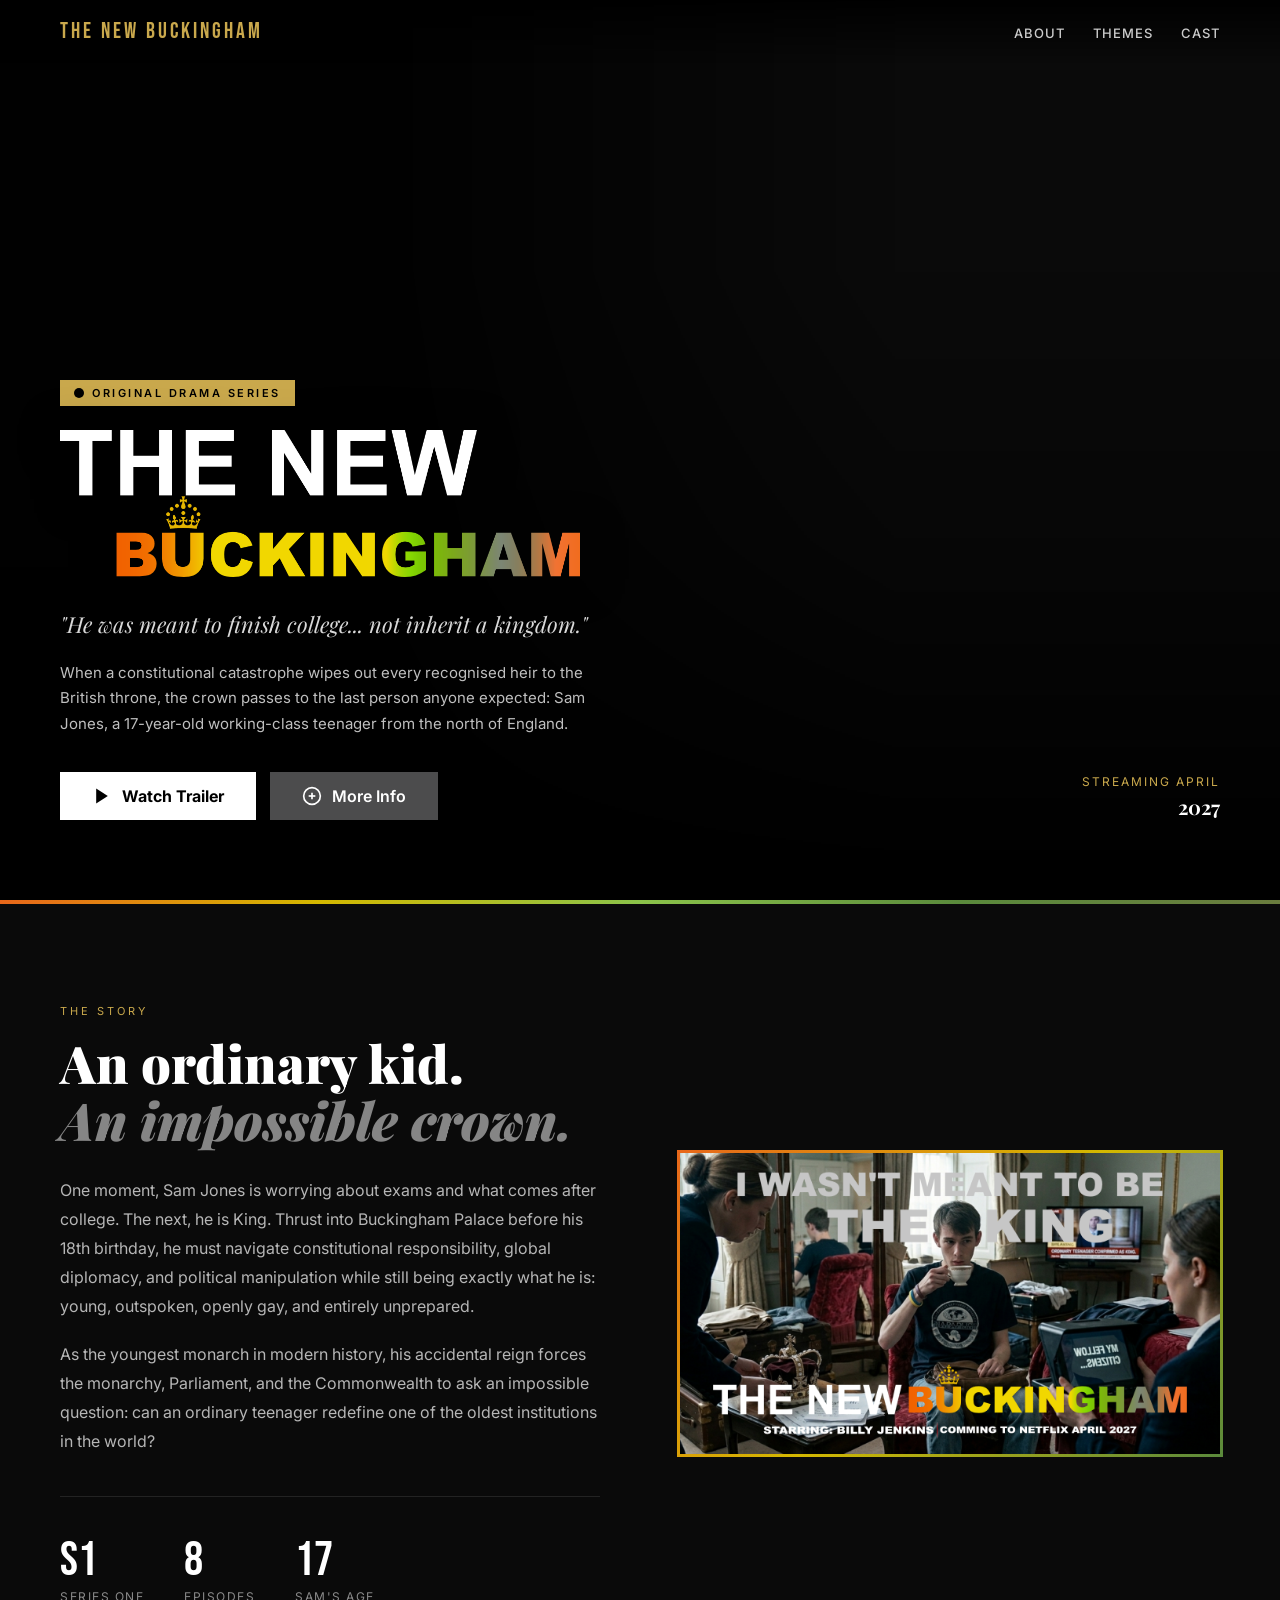
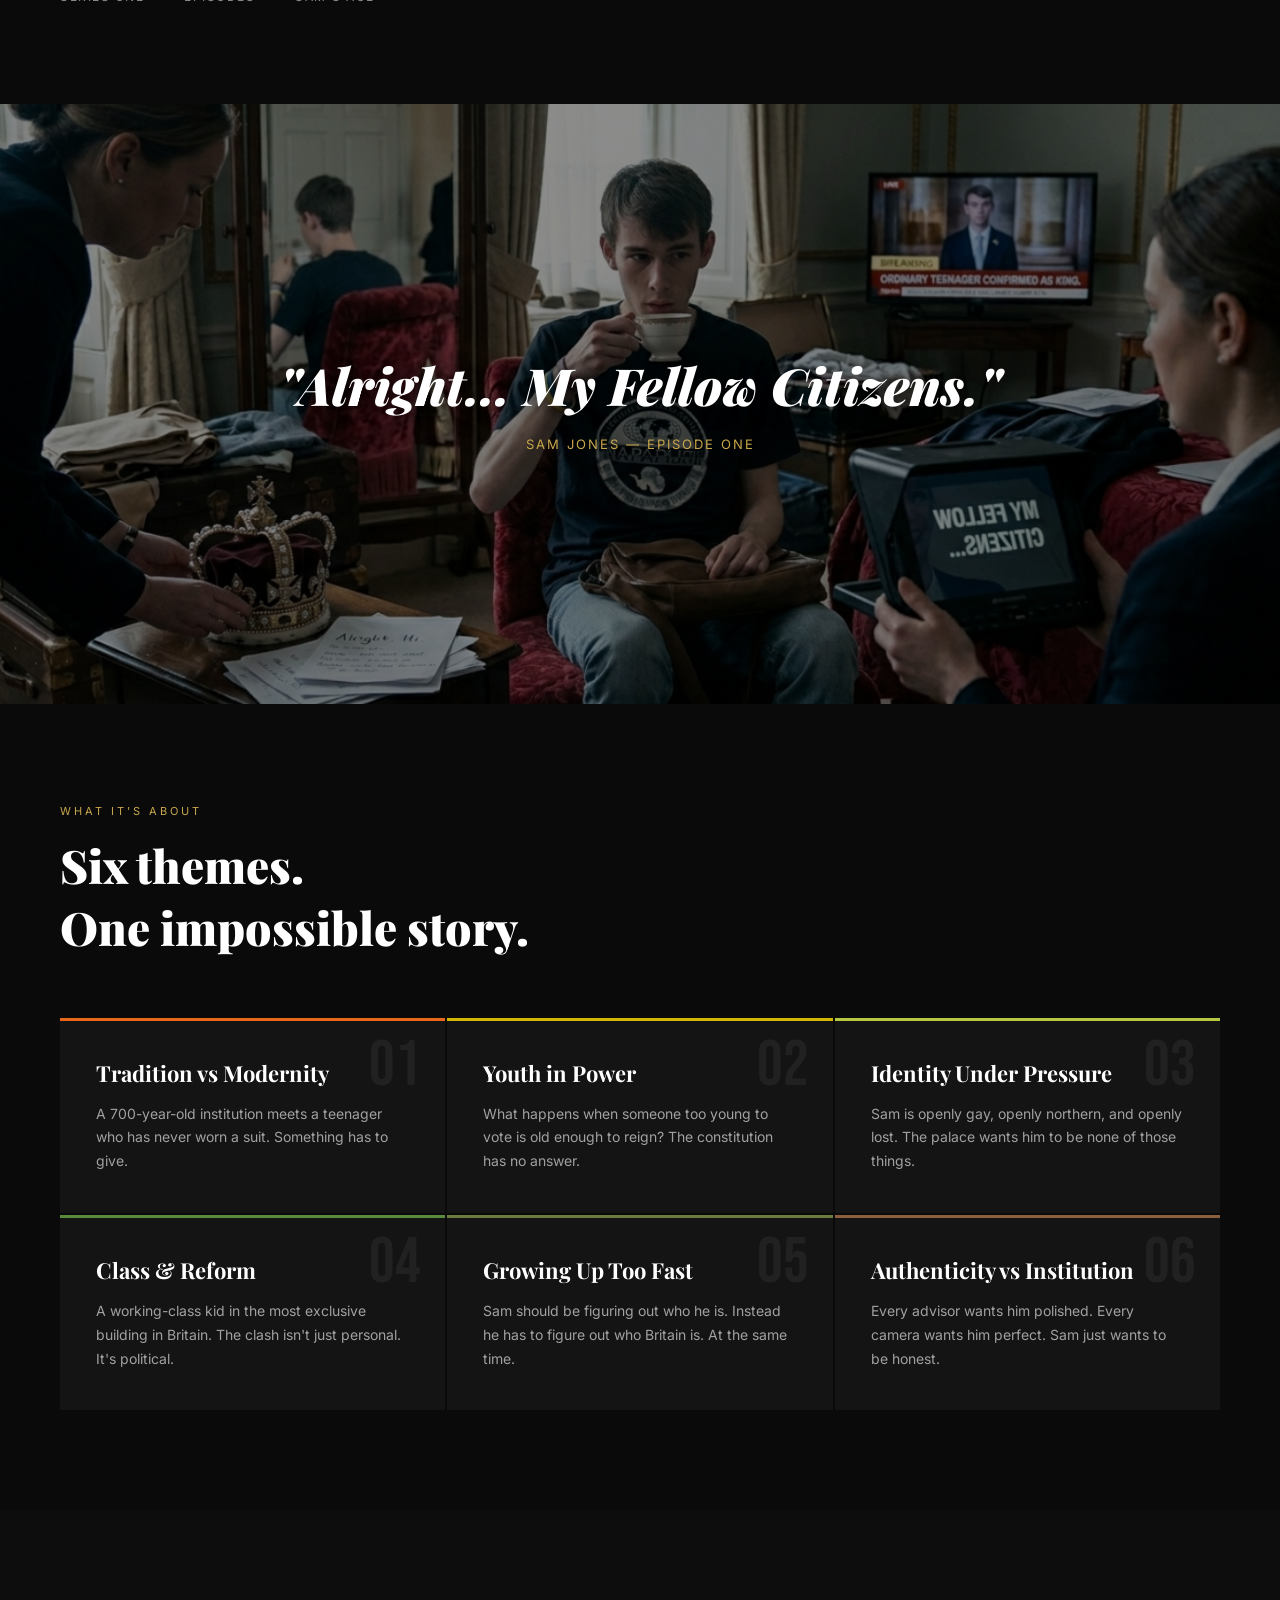
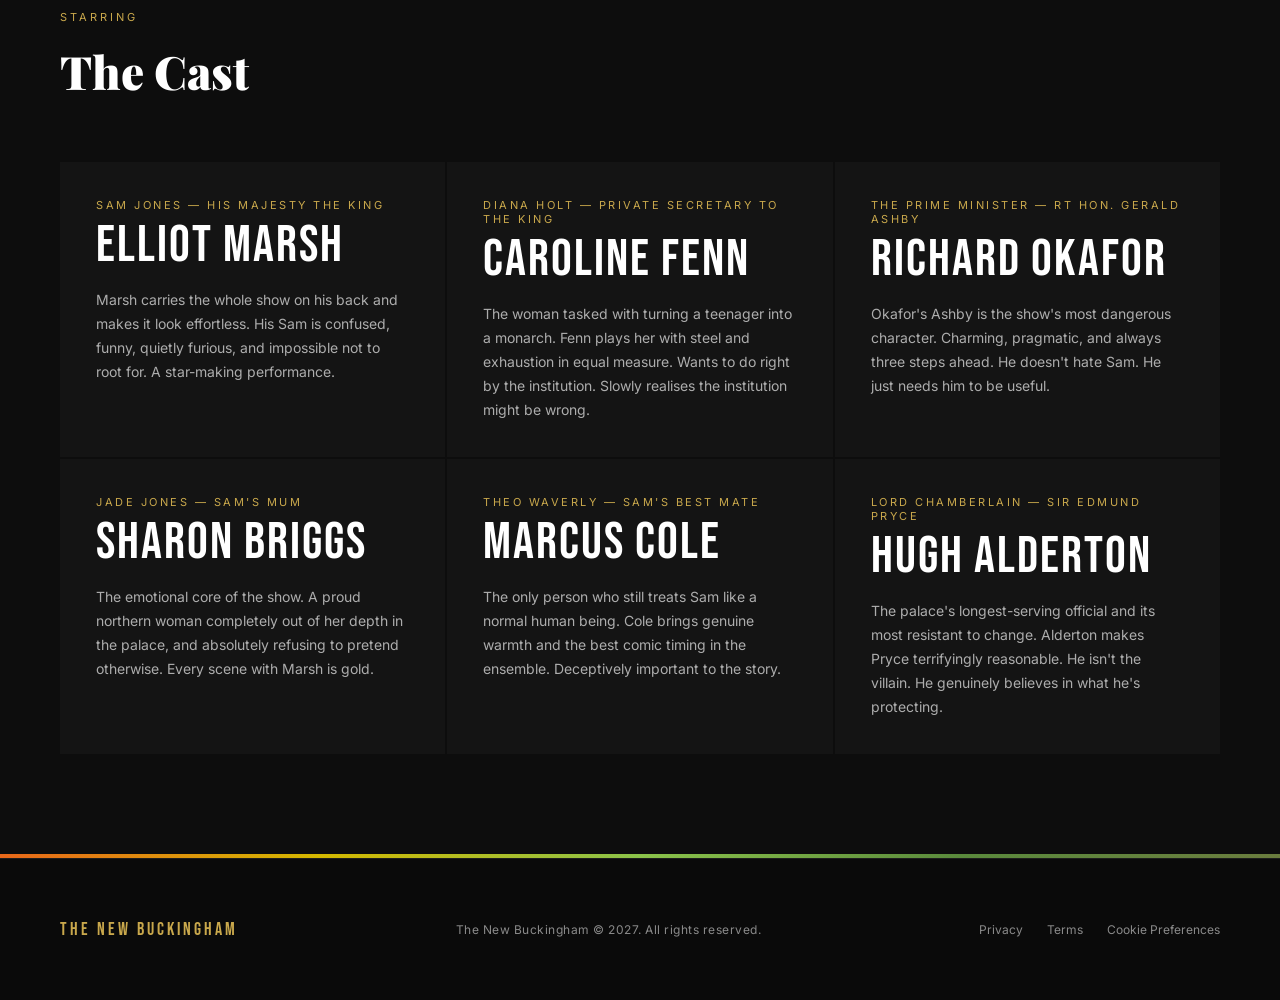
==== index.html @ 8f44b745 "creation of website" ====
<!DOCTYPE html>
<html lang="en">
<head>
<meta charset="UTF-8">
<meta name="viewport" content="width=device-width, initial-scale=1.0">
<title>The New Buckingham | Original Series</title>
<link rel="preconnect" href="https://fonts.googleapis.com">
<link href="https://fonts.googleapis.com/css2?family=Bebas+Neue&family=Playfair+Display:ital,wght@0,400;0,700;0,900;1,400;1,700&family=Inter:wght@300;400;500;600&display=swap" rel="stylesheet">
<link rel="stylesheet" href="/s/styles.css">
</head>
<body>

<!-- NAV -->
<nav id="navbar">
  <a href="#" class="nav-logo">THE NEW BUCKINGHAM</a>
  <ul class="nav-links">
    <li><a href="#about">About</a></li>
    <li><a href="#themes">Themes</a></li>
    <li><a href="#cast">Cast</a></li>
  </ul>
</nav>

<!-- HERO -->
<section class="hero">
  <div class="hero-bg"></div>
  <div class="hero-gradient"></div>

  <div class="hero-content">
    <div class="hero-badge">
      <svg width="10" height="10" viewBox="0 0 10 10"><circle cx="5" cy="5" r="5" fill="black"/></svg>
      Original Drama Series
    </div>
    <img src="/i/THE_NEW_BUCKINGHAM.png" alt="The New Buckingham" class="hero-logo">
    <p class="hero-tagline">"He was meant to finish college... not inherit a kingdom."</p>
    <p class="hero-synopsis">When a constitutional catastrophe wipes out every recognised heir to the British throne, the crown passes to the last person anyone expected: Sam Jones, a 17-year-old working-class teenager from the north of England.</p>
    <div class="hero-cta">
      <a href="#" class="btn-primary">
        <svg width="20" height="20" viewBox="0 0 24 24" fill="black"><polygon points="5,3 19,12 5,21"/></svg>
        Watch Trailer
      </a>
      <a href="#about" class="btn-secondary">
        <svg width="20" height="20" viewBox="0 0 24 24" fill="none" stroke="white" stroke-width="2"><circle cx="12" cy="12" r="10"/><line x1="12" y1="8" x2="12" y2="16"/><line x1="8" y1="12" x2="16" y2="12"/></svg>
        More Info
      </a>
    </div>
  </div>

  <div class="hero-meta">
    <p class="premiere">Streaming April</p>
    <p class="premiere-date">2027</p>
  </div>
</section>

<div class="rainbow-bar"></div>

<!-- ABOUT -->
<section class="about" id="about">
  <div class="about-text-col">
    <p class="section-label">The Story</p>
    <h2 class="about-heading">An ordinary kid.<br><em>An impossible crown.</em></h2>
    <p class="about-text">One moment, Sam Jones is worrying about exams and what comes after college. The next, he is King. Thrust into Buckingham Palace before his 18th birthday, he must navigate constitutional responsibility, global diplomacy, and political manipulation while still being exactly what he is: young, outspoken, openly gay, and entirely unprepared.</p>
    <p class="about-text">As the youngest monarch in modern history, his accidental reign forces the monarchy, Parliament, and the Commonwealth to ask an impossible question: can an ordinary teenager redefine one of the oldest institutions in the world?</p>
    <div class="about-stats">
      <div>
        <div class="stat-num">S1</div>
        <div class="stat-label">Series One</div>
      </div>
      <div>
        <div class="stat-num">8</div>
        <div class="stat-label">Episodes</div>
      </div>
      <div>
        <div class="stat-num">17</div>
        <div class="stat-label">Sam's Age</div>
      </div>
    </div>
  </div>
  <div class="about-poster">
    <img src="/i/I_was_not_meant_to_be_the_king.png" alt="The New Buckingham Poster">
  </div>
</section>

<!-- SCENE STILL -->
<section class="scene-section">
  <img src="/i/still.png" alt="Scene still" class="scene-img">
  <div class="scene-overlay">
    <p class="scene-quote">"Alright... My Fellow Citizens."</p>
    <p class="scene-attribution">Sam Jones &mdash; Episode One</p>
  </div>
</section>

<!-- THEMES -->
<section class="themes-section" id="themes">
  <div class="themes-header">
    <p class="section-label">What It's About</p>
    <h2 class="themes-heading">Six themes.<br>One impossible story.</h2>
  </div>
  <div class="themes-grid">
    <div class="theme-card">
      <span class="theme-num">01</span>
      <h3 class="theme-title">Tradition vs Modernity</h3>
      <p class="theme-desc">A 700-year-old institution meets a teenager who has never worn a suit. Something has to give.</p>
    </div>
    <div class="theme-card">
      <span class="theme-num">02</span>
      <h3 class="theme-title">Youth in Power</h3>
      <p class="theme-desc">What happens when someone too young to vote is old enough to reign? The constitution has no answer.</p>
    </div>
    <div class="theme-card">
      <span class="theme-num">03</span>
      <h3 class="theme-title">Identity Under Pressure</h3>
      <p class="theme-desc">Sam is openly gay, openly northern, and openly lost. The palace wants him to be none of those things.</p>
    </div>
    <div class="theme-card">
      <span class="theme-num">04</span>
      <h3 class="theme-title">Class & Reform</h3>
      <p class="theme-desc">A working-class kid in the most exclusive building in Britain. The clash isn't just personal. It's political.</p>
    </div>
    <div class="theme-card">
      <span class="theme-num">05</span>
      <h3 class="theme-title">Growing Up Too Fast</h3>
      <p class="theme-desc">Sam should be figuring out who he is. Instead he has to figure out who Britain is. At the same time.</p>
    </div>
    <div class="theme-card">
      <span class="theme-num">06</span>
      <h3 class="theme-title">Authenticity vs Institution</h3>
      <p class="theme-desc">Every advisor wants him polished. Every camera wants him perfect. Sam just wants to be honest.</p>
    </div>
  </div>
</section>

<!-- CAST -->
<section class="cast-section" id="cast">
  <div class="cast-inner">
    <p class="section-label">Starring</p>
    <h2 class="cast-heading">The Cast</h2>
    <div class="cast-grid">

      <div class="cast-card">
        <p class="cast-role">Sam Jones &mdash; His Majesty The King</p>
        <p class="cast-name">Elliot Marsh</p>
        <p class="cast-desc">Marsh carries the whole show on his back and makes it look effortless. His Sam is confused, funny, quietly furious, and impossible not to root for. A star-making performance.</p>
      </div>

      <div class="cast-card">
        <p class="cast-role">Diana Holt &mdash; Private Secretary to the King</p>
        <p class="cast-name">Caroline Fenn</p>
        <p class="cast-desc">The woman tasked with turning a teenager into a monarch. Fenn plays her with steel and exhaustion in equal measure. Wants to do right by the institution. Slowly realises the institution might be wrong.</p>
      </div>

      <div class="cast-card">
        <p class="cast-role">The Prime Minister &mdash; Rt Hon. Gerald Ashby</p>
        <p class="cast-name">Richard Okafor</p>
        <p class="cast-desc">Okafor's Ashby is the show's most dangerous character. Charming, pragmatic, and always three steps ahead. He doesn't hate Sam. He just needs him to be useful.</p>
      </div>

      <div class="cast-card">
        <p class="cast-role">Jade Jones &mdash; Sam's Mum</p>
        <p class="cast-name">Sharon Briggs</p>
        <p class="cast-desc">The emotional core of the show. A proud northern woman completely out of her depth in the palace, and absolutely refusing to pretend otherwise. Every scene with Marsh is gold.</p>
      </div>

      <div class="cast-card">
        <p class="cast-role">Theo Waverly &mdash; Sam's Best Mate</p>
        <p class="cast-name">Marcus Cole</p>
        <p class="cast-desc">The only person who still treats Sam like a normal human being. Cole brings genuine warmth and the best comic timing in the ensemble. Deceptively important to the story.</p>
      </div>

      <div class="cast-card">
        <p class="cast-role">Lord Chamberlain &mdash; Sir Edmund Pryce</p>
        <p class="cast-name">Hugh Alderton</p>
        <p class="cast-desc">The palace's longest-serving official and its most resistant to change. Alderton makes Pryce terrifyingly reasonable. He isn't the villain. He genuinely believes in what he's protecting.</p>
      </div>

    </div>
  </div>
</section>

<div class="rainbow-bar"></div>

<!-- FOOTER -->
<footer>
  <div class="footer-logo">
    <span style="font-family:'Bebas Neue',sans-serif;font-size:18px;color:var(--gold);letter-spacing:3px;">THE NEW BUCKINGHAM</span>
  </div>
  <p class="footer-text">The New Buckingham &copy; 2027. All rights reserved.</p>
  <div class="footer-links">
    <a href="#">Privacy</a>
    <a href="#">Terms</a>
    <a href="#">Cookie Preferences</a>
  </div>
</footer>

<script>
  const nav = document.getElementById('navbar');
  window.addEventListener('scroll', () => {
    nav.classList.toggle('scrolled', window.scrollY > 60);
  });
</script>
</body>
</html>
---- s/styles.css ----
*, *::before, *::after { margin: 0; padding: 0; box-sizing: border-box; }

  :root {
    --netflix-red: #E50914;
    --gold: #C9A84C;
    --orange: #E8671A;
    --yellow: #D4B800;
    --green: #5A8A3C;
    --muted: #8a8a8a;
    --white: #ffffff;
    --dark: #0a0a0a;
    --card-bg: #141414;
  }

  html { scroll-behavior: smooth; }

  body {
    background: var(--dark);
    color: var(--white);
    font-family: 'Inter', sans-serif;
    overflow-x: hidden;
  }

  /* ── NETFLIX NAV ── */
  nav {
    position: fixed;
    top: 0; left: 0; right: 0;
    z-index: 100;
    padding: 18px 60px;
    display: flex;
    align-items: center;
    justify-content: space-between;
    background: linear-gradient(to bottom, rgba(0,0,0,0.9) 0%, transparent 100%);
    transition: background 0.3s;
  }
  nav.scrolled { background: rgba(10,10,10,0.97); }

  .nav-logo {
    font-family: 'Bebas Neue', sans-serif;
    font-size: 22px;
    color: var(--gold);
    letter-spacing: 3px;
    text-decoration: none;
  }
  .nav-links { display: flex; gap: 28px; list-style: none; }
  .nav-links a {
    color: #ccc;
    text-decoration: none;
    font-size: 13px;
    font-weight: 500;
    letter-spacing: 1px;
    text-transform: uppercase;
    transition: color 0.2s;
  }
  .nav-links a:hover { color: var(--white); }

  /* ── HERO ── */
  .hero {
    position: relative;
    height: 100vh;
    min-height: 700px;
    display: flex;
    align-items: flex-end;
    overflow: hidden;
  }

  .hero-bg {
    position: absolute;
    inset: 0;
    background-image: url('THE_NEW_BUCKINGHAM_BG.png');
    background-size: cover;
    background-position: center 20%;
    transform: scale(1.04);
    animation: slowZoom 20s ease-out forwards;
  }

  @keyframes slowZoom {
    from { transform: scale(1.04); }
    to   { transform: scale(1.0); }
  }

  .hero-gradient {
    position: absolute;
    inset: 0;
    background:
      linear-gradient(to right, rgba(0,0,0,0.85) 30%, transparent 70%),
      linear-gradient(to top, rgba(0,0,0,1) 0%, rgba(0,0,0,0.3) 40%, transparent 70%);
  }

  .hero-content {
    position: relative;
    z-index: 2;
    padding: 0 60px 80px;
    max-width: 700px;
    animation: heroFadeUp 1.2s ease both;
  }

  @keyframes heroFadeUp {
    from { opacity: 0; transform: translateY(40px); }
    to   { opacity: 1; transform: translateY(0); }
  }

  .hero-badge {
    display: inline-flex;
    align-items: center;
    gap: 8px;
    background: var(--gold);
    color: black;
    font-size: 11px;
    font-weight: 600;
    letter-spacing: 2.5px;
    text-transform: uppercase;
    padding: 6px 14px;
    margin-bottom: 24px;
  }

  .hero-logo {
    width: 520px;
    max-width: 90vw;
    margin-bottom: 28px;
    filter: drop-shadow(0 4px 20px rgba(0,0,0,0.6));
  }

  .hero-tagline {
    font-family: 'Playfair Display', serif;
    font-style: italic;
    font-size: 22px;
    color: rgba(255,255,255,0.85);
    margin-bottom: 20px;
    line-height: 1.4;
  }

  .hero-synopsis {
    font-size: 15px;
    line-height: 1.7;
    color: rgba(255,255,255,0.75);
    margin-bottom: 36px;
    max-width: 560px;
  }

  .hero-cta {
    display: flex;
    gap: 14px;
    flex-wrap: wrap;
  }

  .btn-primary {
    display: inline-flex;
    align-items: center;
    gap: 10px;
    background: white;
    color: black;
    font-weight: 700;
    font-size: 16px;
    padding: 14px 32px;
    border: none;
    cursor: pointer;
    text-decoration: none;
    transition: background 0.2s;
  }
  .btn-primary:hover { background: rgba(255,255,255,0.85); }

  .btn-secondary {
    display: inline-flex;
    align-items: center;
    gap: 10px;
    background: rgba(109,109,110,0.7);
    color: white;
    font-weight: 600;
    font-size: 16px;
    padding: 14px 32px;
    border: none;
    cursor: pointer;
    text-decoration: none;
    backdrop-filter: blur(4px);
    transition: background 0.2s;
  }
  .btn-secondary:hover { background: rgba(109,109,110,0.5); }

  .hero-meta {
    position: absolute;
    right: 60px;
    bottom: 80px;
    z-index: 2;
    text-align: right;
    animation: heroFadeUp 1.4s ease both;
  }
  .hero-meta .premiere {
    font-size: 12px;
    letter-spacing: 2px;
    text-transform: uppercase;
    color: var(--gold);
    margin-bottom: 4px;
  }
  .hero-meta .premiere-date {
    font-family: 'Playfair Display', serif;
    font-size: 20px;
    font-weight: 700;
  }

  /* ── ABOUT SECTION ── */
  .about {
    padding: 100px 60px;
    display: grid;
    grid-template-columns: 1fr 1fr;
    gap: 80px;
    align-items: center;
    max-width: 1300px;
    margin: 0 auto;
  }

  .section-label {
    font-size: 11px;
    letter-spacing: 3px;
    text-transform: uppercase;
    color: var(--gold);
    margin-bottom: 16px;
  }

  .about-heading {
    font-family: 'Playfair Display', serif;
    font-size: 52px;
    line-height: 1.1;
    font-weight: 900;
    margin-bottom: 28px;
  }
  .about-heading em {
    font-style: italic;
    color: rgba(255,255,255,0.5);
  }

  .about-text {
    font-size: 16px;
    line-height: 1.8;
    color: rgba(255,255,255,0.7);
    margin-bottom: 20px;
  }

  .about-stats {
    display: flex;
    gap: 40px;
    margin-top: 40px;
    padding-top: 40px;
    border-top: 1px solid rgba(255,255,255,0.1);
  }
  .stat-num {
    font-family: 'Bebas Neue', sans-serif;
    font-size: 48px;
    color: var(--white);
    line-height: 1;
  }
  .stat-label {
    font-size: 12px;
    letter-spacing: 1.5px;
    text-transform: uppercase;
    color: var(--muted);
    margin-top: 4px;
  }

  .about-poster {
    position: relative;
  }
  .about-poster img {
    width: 100%;
    display: block;
  }
  .about-poster::before {
    content: '';
    position: absolute;
    inset: -3px;
    background: linear-gradient(135deg, var(--orange), var(--yellow), var(--green));
    z-index: -1;
  }

  /* ── STILL / SCENE SECTION ── */
  .scene-section {
    position: relative;
    overflow: hidden;
  }

  .scene-img {
    width: 100%;
    height: 600px;
    object-fit: cover;
    display: block;
    filter: brightness(0.55);
  }

  .scene-overlay {
    position: absolute;
    inset: 0;
    display: flex;
    align-items: center;
    justify-content: center;
    flex-direction: column;
    text-align: center;
    padding: 40px;
  }

  .scene-quote {
    font-family: 'Playfair Display', serif;
    font-size: clamp(28px, 4vw, 56px);
    font-weight: 900;
    font-style: italic;
    line-height: 1.2;
    max-width: 900px;
    text-shadow: 0 2px 20px rgba(0,0,0,0.8);
    margin-bottom: 20px;
  }

  .scene-attribution {
    font-size: 13px;
    letter-spacing: 2px;
    text-transform: uppercase;
    color: var(--gold);
  }

  /* ── THEMES ── */
  .themes-section {
    padding: 100px 60px;
    max-width: 1300px;
    margin: 0 auto;
  }

  .themes-header {
    margin-bottom: 60px;
  }

  .themes-heading {
    font-family: 'Playfair Display', serif;
    font-size: 46px;
    font-weight: 900;
  }

  .themes-grid {
    display: grid;
    grid-template-columns: repeat(3, 1fr);
    gap: 2px;
  }

  .theme-card {
    background: var(--card-bg);
    padding: 40px 36px;
    position: relative;
    overflow: hidden;
    transition: transform 0.3s, background 0.3s;
    cursor: default;
  }
  .theme-card:hover { background: #1e1e1e; transform: translateY(-4px); }

  .theme-card::before {
    content: '';
    position: absolute;
    top: 0; left: 0; right: 0;
    height: 3px;
  }
  .theme-card:nth-child(1)::before { background: var(--orange); }
  .theme-card:nth-child(2)::before { background: var(--yellow); }
  .theme-card:nth-child(3)::before { background: #b5c840; }
  .theme-card:nth-child(4)::before { background: var(--green); }
  .theme-card:nth-child(5)::before { background: #6a7c3e; }
  .theme-card:nth-child(6)::before { background: #8b5e3c; }

  .theme-num {
    font-family: 'Bebas Neue', sans-serif;
    font-size: 64px;
    color: rgba(255,255,255,0.06);
    position: absolute;
    top: 16px; right: 24px;
    line-height: 1;
  }

  .theme-title {
    font-family: 'Playfair Display', serif;
    font-size: 22px;
    font-weight: 700;
    margin-bottom: 14px;
  }

  .theme-desc {
    font-size: 14px;
    line-height: 1.7;
    color: rgba(255,255,255,0.6);
  }

  /* ── CAST ── */
  .cast-section {
    padding: 100px 60px;
    background: #0d0d0d;
  }
  .cast-inner {
    max-width: 1300px;
    margin: 0 auto;
  }

  .cast-heading {
    font-family: 'Playfair Display', serif;
    font-size: 46px;
    font-weight: 900;
    margin-bottom: 60px;
  }

  .cast-grid {
    display: grid;
    grid-template-columns: repeat(3, 1fr);
    gap: 2px;
  }

  .cast-card {
    background: var(--card-bg);
    padding: 36px;
    transition: background 0.2s;
  }
  .cast-card:hover { background: #1e1e1e; }

  .cast-role {
    font-size: 11px;
    letter-spacing: 2.5px;
    text-transform: uppercase;
    color: var(--gold);
    margin-bottom: 8px;
  }

  .cast-name {
    font-family: 'Bebas Neue', sans-serif;
    font-size: 52px;
    letter-spacing: 2px;
    line-height: 1;
    margin-bottom: 16px;
  }

  .cast-desc {
    font-size: 14px;
    line-height: 1.7;
    color: rgba(255,255,255,0.65);
  }

  /* ── FOOTER ── */
  footer {
    padding: 60px;
    border-top: 1px solid rgba(255,255,255,0.08);
    max-width: 1300px;
    margin: 0 auto;
    display: flex;
    justify-content: space-between;
    align-items: center;
    flex-wrap: wrap;
    gap: 20px;
  }

  .footer-logo img { height: 28px; opacity: 0.7; }

  .footer-text {
    font-size: 12px;
    color: var(--muted);
    letter-spacing: 0.5px;
  }

  .footer-links {
    display: flex;
    gap: 24px;
  }
  .footer-links a {
    font-size: 12px;
    color: var(--muted);
    text-decoration: none;
    transition: color 0.2s;
  }
  .footer-links a:hover { color: white; }

  /* ── RAINBOW DIVIDER ── */
  .rainbow-bar {
    height: 4px;
    background: linear-gradient(to right, #E8671A, #D4B800, #8bc34a, #5A8A3C, #6a7c3e);
    width: 100%;
  }

  /* ── RESPONSIVE ── */
  @media (max-width: 900px) {
    nav { padding: 18px 24px; }
    .nav-links { display: none; }
    .hero-content { padding: 0 24px 60px; }
    .hero-meta { right: 24px; bottom: 60px; }
    .about { grid-template-columns: 1fr; padding: 60px 24px; gap: 40px; }
    .themes-section { padding: 60px 24px; }
    .themes-grid { grid-template-columns: 1fr; }
    .cast-section { padding: 60px 24px; }
    .cast-grid { grid-template-columns: 1fr; }
    footer { padding: 40px 24px; flex-direction: column; align-items: flex-start; }
    .hero-logo { width: 340px; }
    .about-heading { font-size: 36px; }
  }
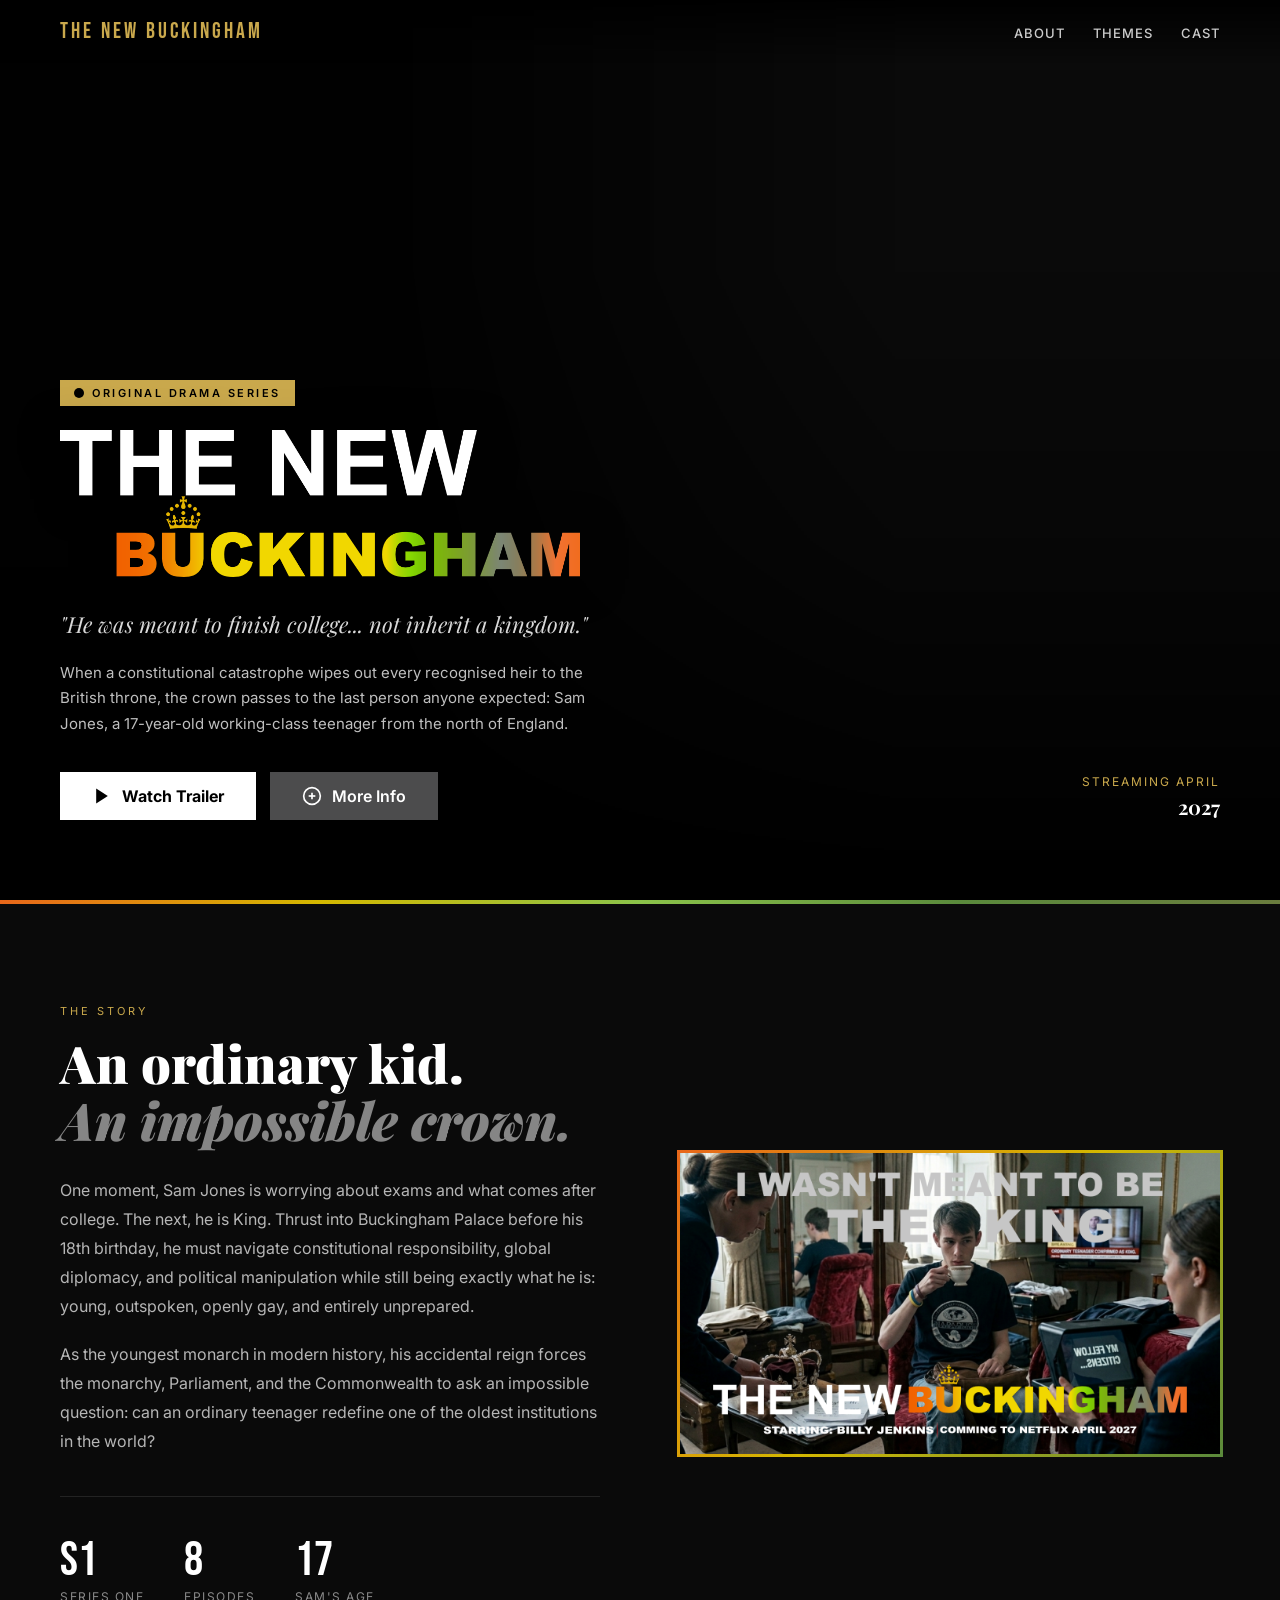
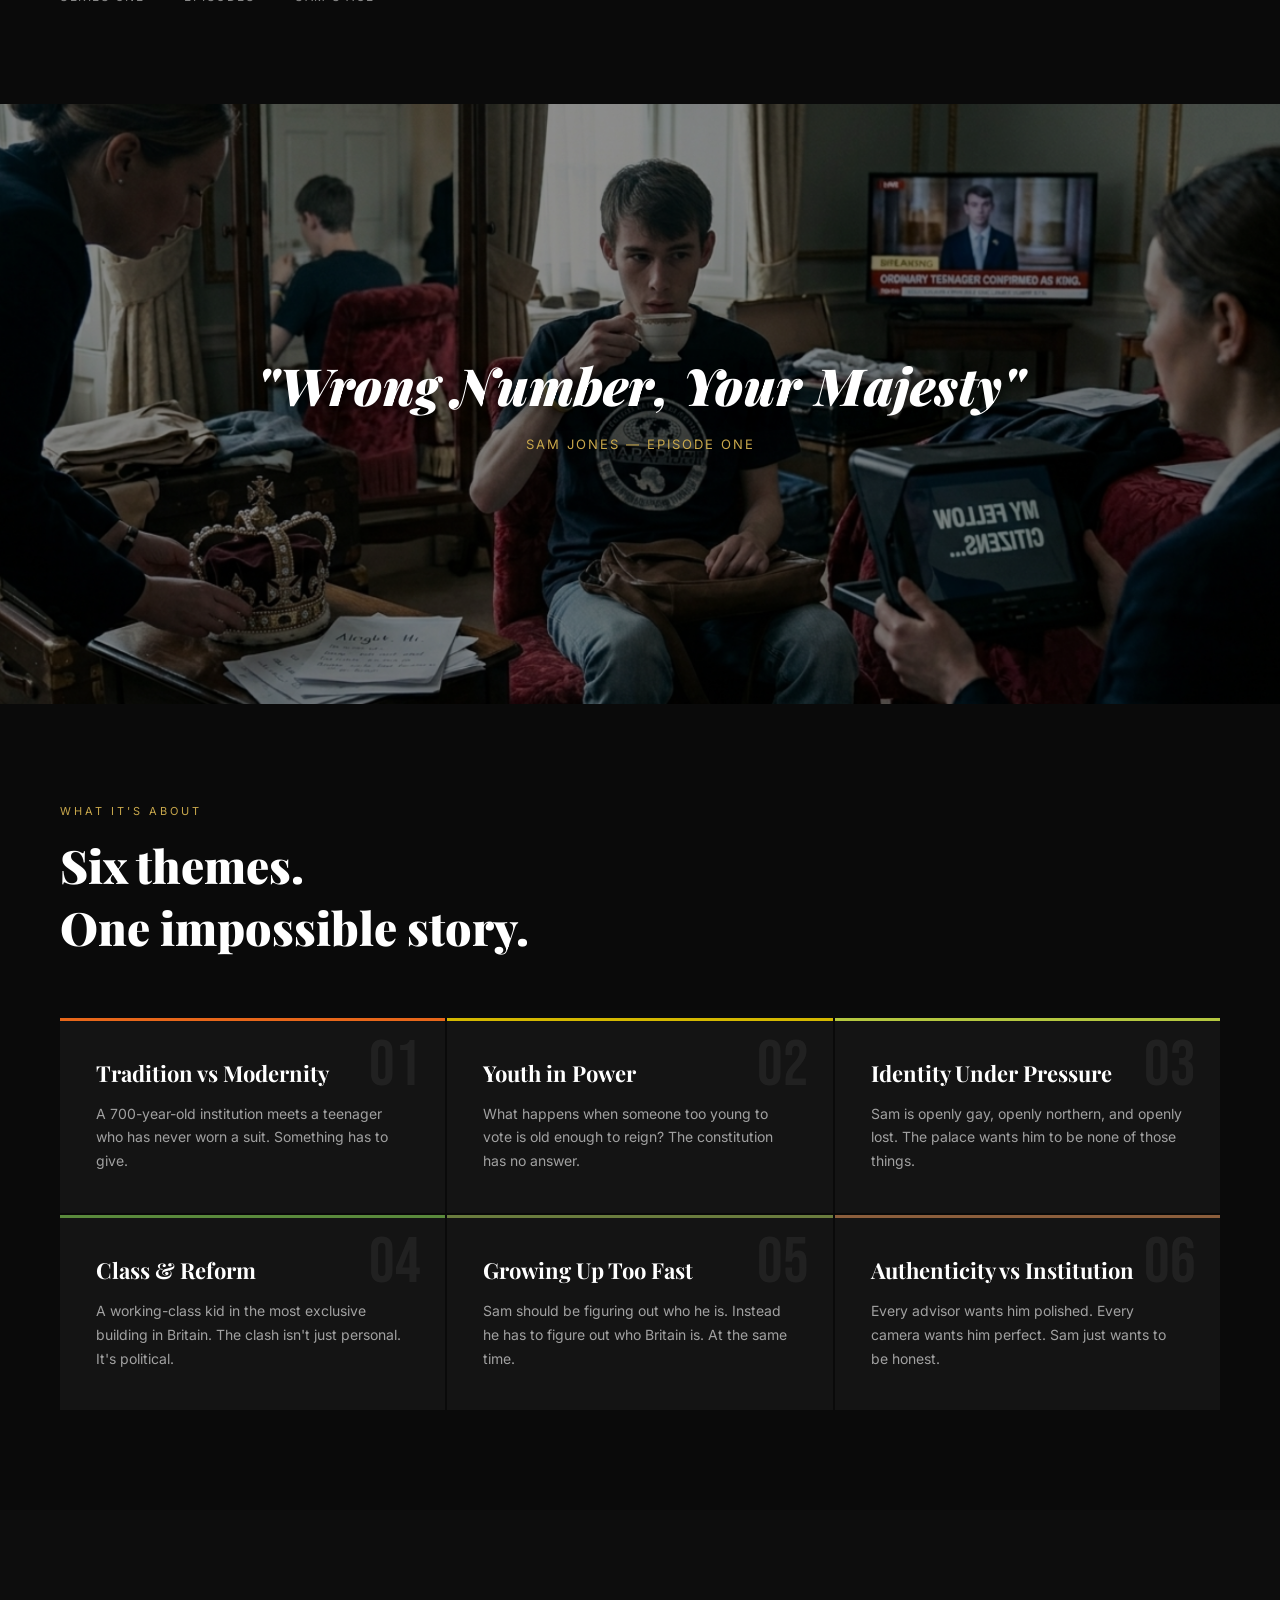
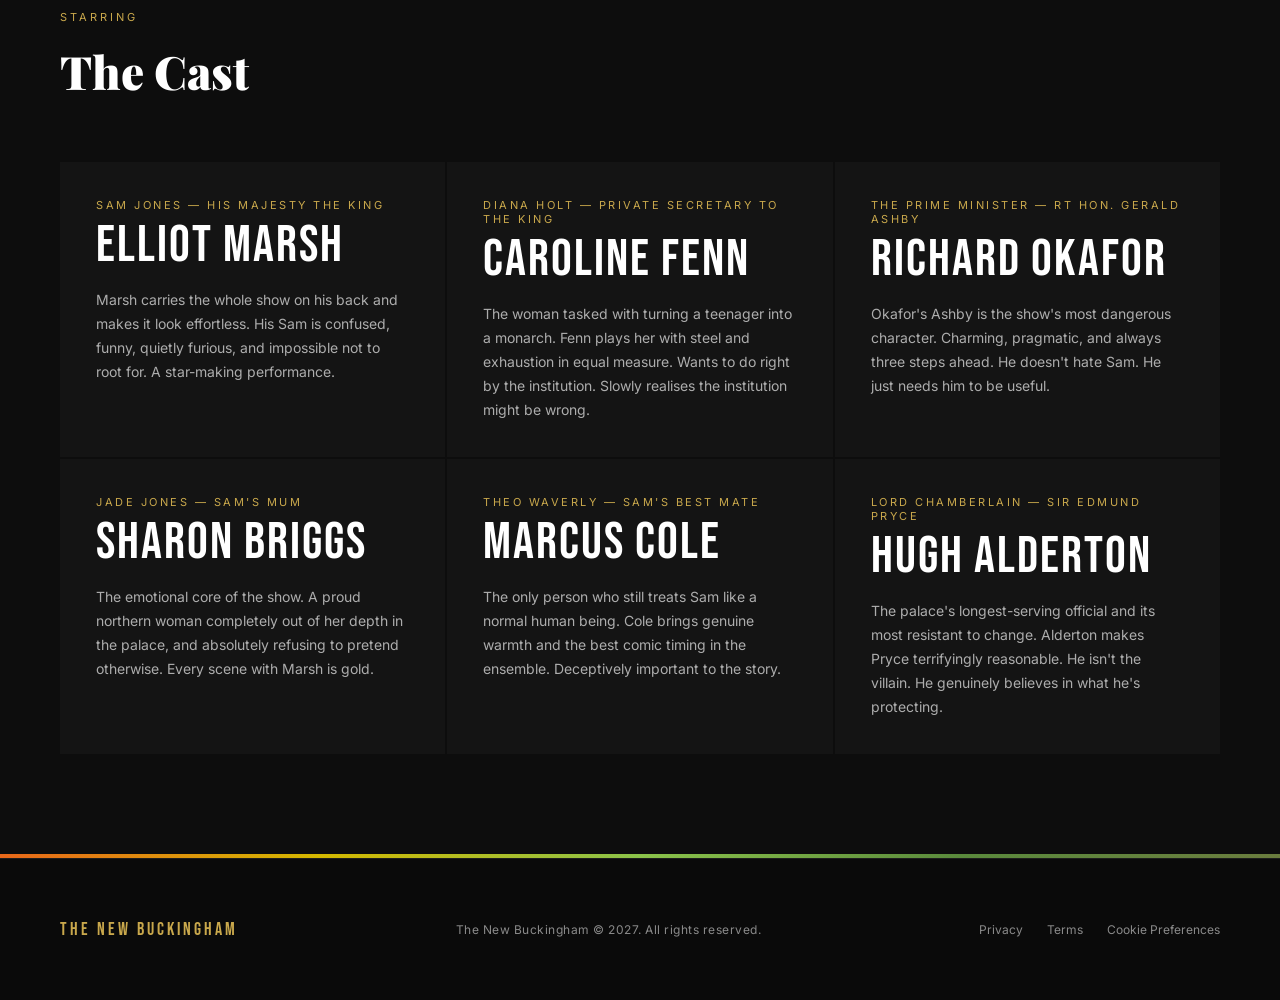
==== commit dd88246e: "ep1" ====
--- a/index.html
+++ b/index.html
@@ -84,7 +84,7 @@
 <section class="scene-section">
   <img src="/i/still.png" alt="Scene still" class="scene-img">
   <div class="scene-overlay">
-    <p class="scene-quote">"Alright... My Fellow Citizens."</p>
+    <p class="scene-quote">"Wrong Number, Your Majesty"</p>
     <p class="scene-attribution">Sam Jones &mdash; Episode One</p>
   </div>
 </section>
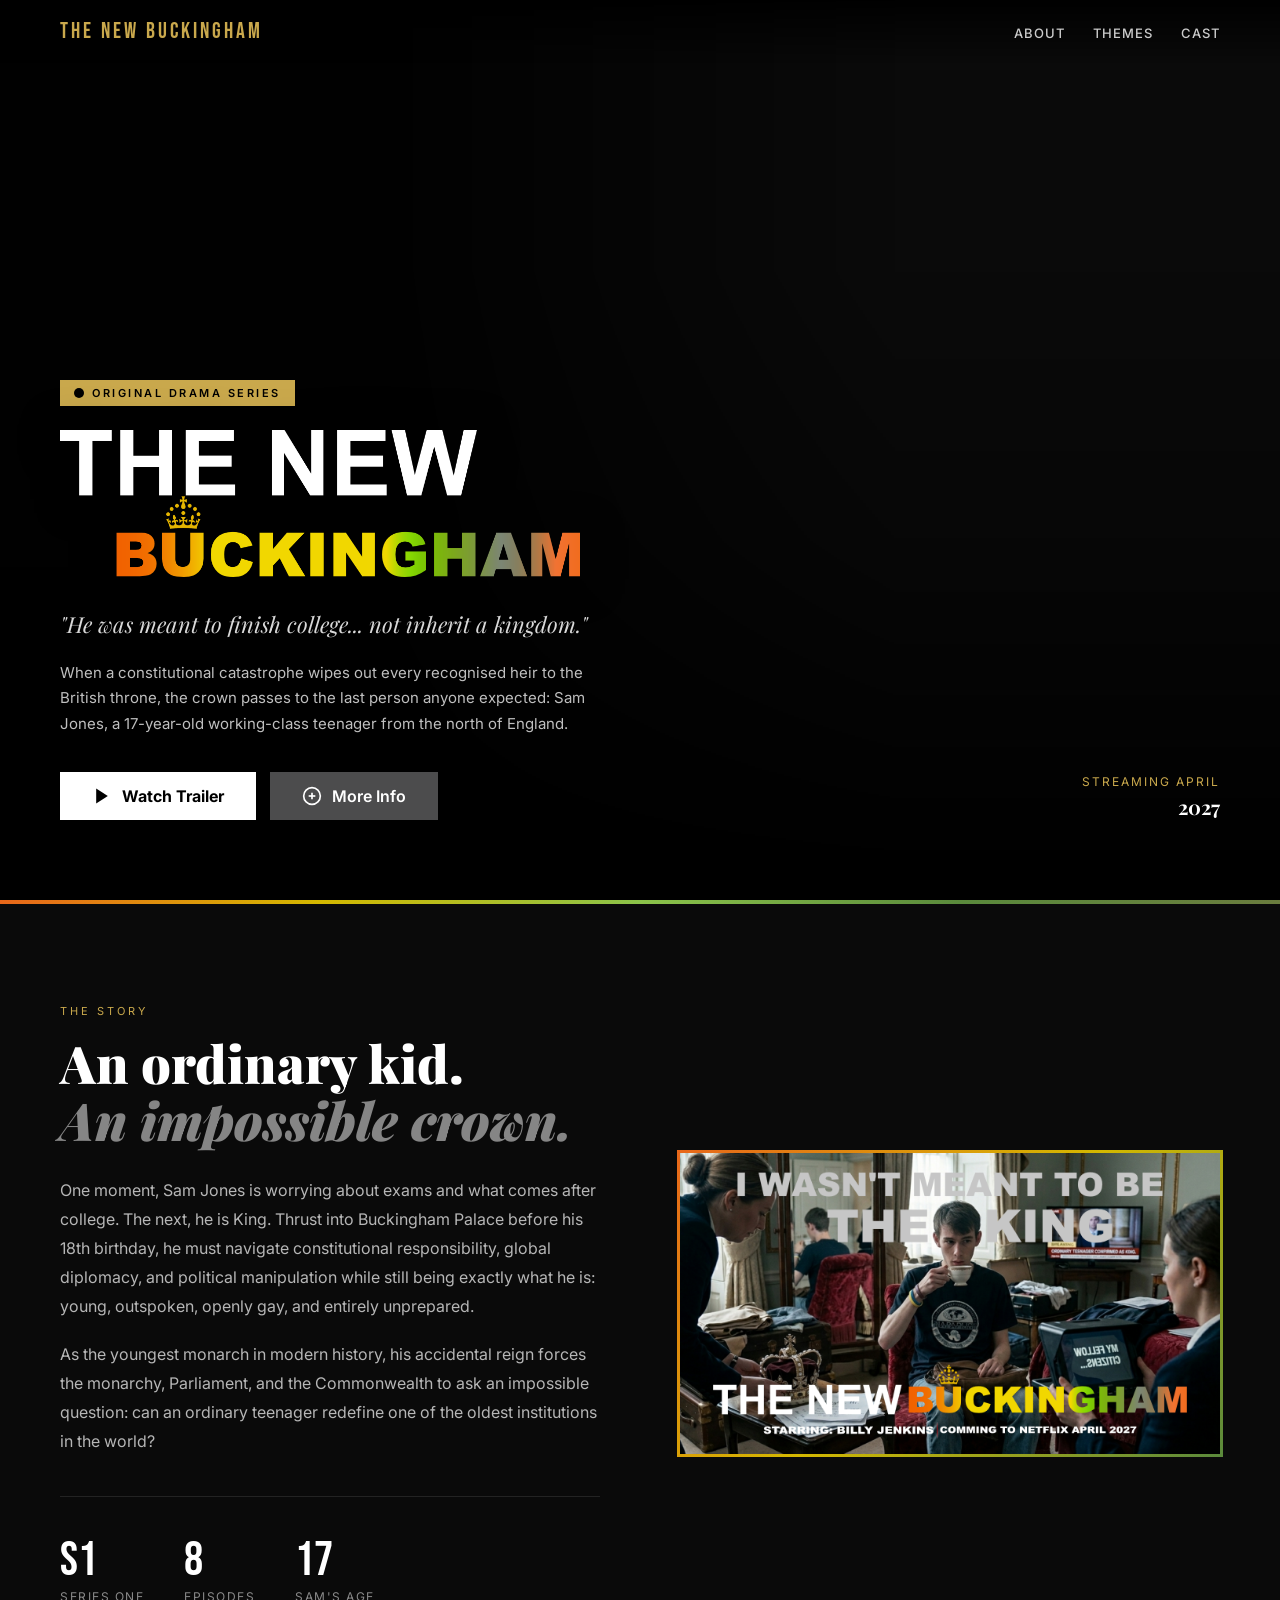
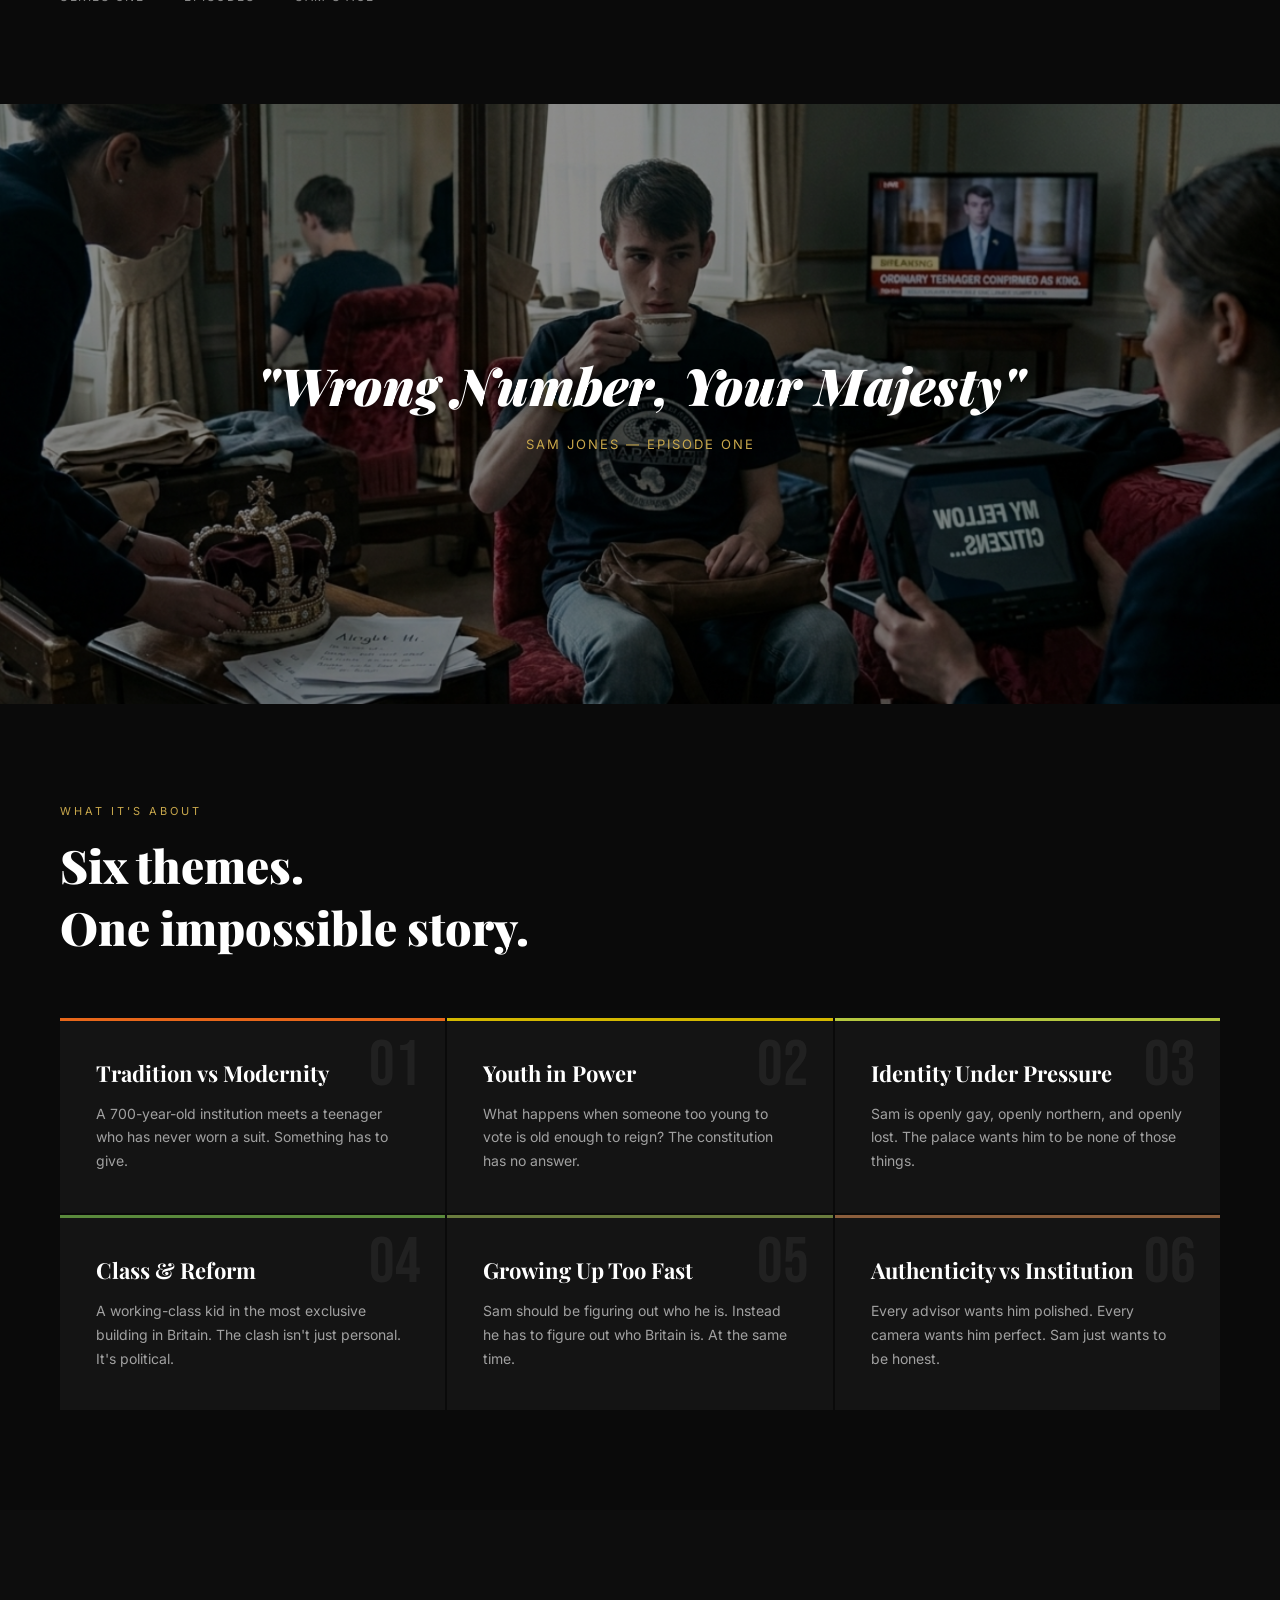
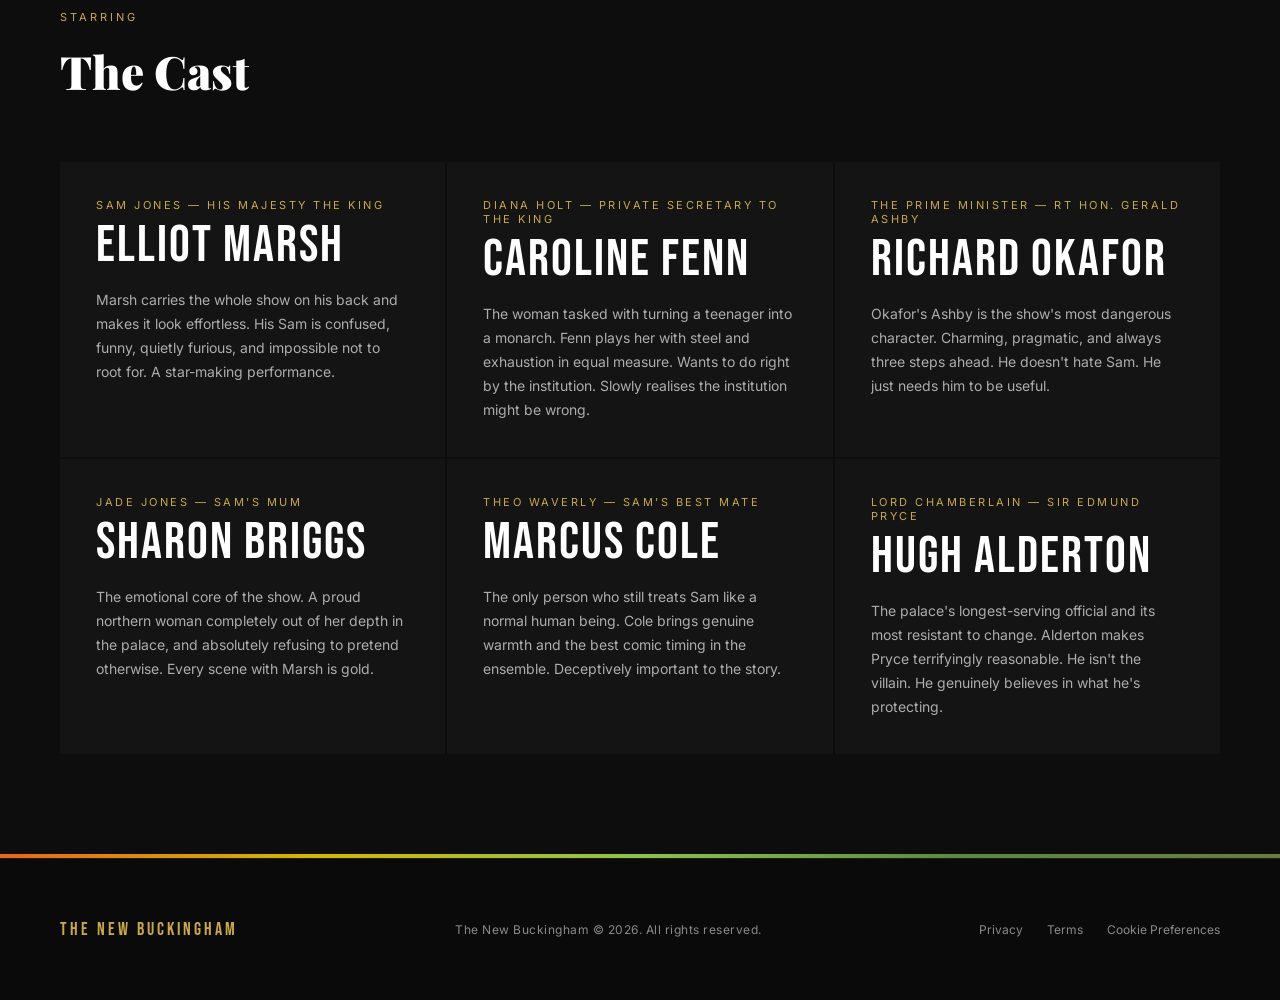
==== commit f7c5b8de: "Legal and updated CSS" ====
--- a/index.html
+++ b/index.html
@@ -1,12 +1,38 @@
 <!DOCTYPE html>
 <html lang="en">
 <head>
-<meta charset="UTF-8">
+
+<!-- Meta Data -->
+  <meta charset="UTF-8">
 <meta name="viewport" content="width=device-width, initial-scale=1.0">
+<!-- Primary Meta -->
+<meta name="description" content="The New Buckingham is an original drama series about a 17-year-old working-class teenager unexpectedly becoming King of the United Kingdom after a constitutional crisis wipes out the royal line. A story of power, identity, and impossible responsibility.">
+<meta name="keywords" content="The New Buckingham, drama series, Netflix style show, British monarchy drama, King Sam Jones, royal succession series, original TV series">
+<meta name="author" content="The New Buckingham Production (_blue.1)">
+
+<!-- Open Graph (Facebook, Discord, iMessage previews) -->
+<meta property="og:title" content="The New Buckingham | Original Drama Series">
+<meta property="og:description" content="He was meant to finish college… not inherit a kingdom. A 17-year-old becomes King in this gripping original drama series.">
+<meta property="og:image" content="/i/THE_NEW_BUCKINGHAM.png">
+<meta property="og:type" content="website">
+<meta property="og:url" content="https://tnboriginal.vercel.app/">
+
+<!-- Twitter Card -->
+<meta name="twitter:card" content="summary_large_image">
+<meta name="twitter:title" content="The New Buckingham | Original Series">
+<meta name="twitter:description" content="A 17-year-old becomes King after a royal constitutional collapse. Power, identity, and chaos collide.">
+<meta name="twitter:image" content="/i/THE_NEW_BUCKINGHAM.png">
+
+<!-- Theme Color (browser UI colour on mobile) -->
+<meta name="theme-color" content="#E5B500">
+
+<link rel="canonical" href="https://tnboriginal.vercel.app/">
+
 <title>The New Buckingham | Original Series</title>
 <link rel="preconnect" href="https://fonts.googleapis.com">
 <link href="https://fonts.googleapis.com/css2?family=Bebas+Neue&family=Playfair+Display:ital,wght@0,400;0,700;0,900;1,400;1,700&family=Inter:wght@300;400;500;600&display=swap" rel="stylesheet">
 <link rel="stylesheet" href="/s/styles.css">
+<link rel="stylesheet" href="/s/responsive.css">
 </head>
 <body>
 
@@ -183,11 +209,11 @@
   <div class="footer-logo">
     <span style="font-family:'Bebas Neue',sans-serif;font-size:18px;color:var(--gold);letter-spacing:3px;">THE NEW BUCKINGHAM</span>
   </div>
-  <p class="footer-text">The New Buckingham &copy; 2027. All rights reserved.</p>
+  <p class="footer-text">The New Buckingham &copy; 2026. All rights reserved.</p>
   <div class="footer-links">
-    <a href="#">Privacy</a>
-    <a href="#">Terms</a>
-    <a href="#">Cookie Preferences</a>
+    <a href="/privacy/">Privacy</a>
+    <a href="/terms/">Terms</a>
+    <a href="/cookies/">Cookie Preferences</a>
   </div>
 </footer>
 
--- a/s/styles.css
+++ b/s/styles.css
@@ -489,4 +489,6 @@
     footer { padding: 40px 24px; flex-direction: column; align-items: flex-start; }
     .hero-logo { width: 340px; }
     .about-heading { font-size: 36px; }
-  }+  }
+
+  
--- a/s/responsive.css
+++ b/s/responsive.css
@@ -0,0 +1,144 @@
+/* ── RESPONSIVE OVERRIDES ── */
+
+/* 1. Ultra Wide Screens - Cap content width for readability */
+@media (min-width: 1800px) {
+  .hero-content {
+    padding-left: calc((100vw - 1600px) / 2);
+  }
+  .hero-meta {
+    right: calc((100vw - 1600px) / 2);
+  }
+}
+
+/* 2. Large Tablets & Laptops (max-width: 1100px) */
+@media (max-width: 1100px) {
+  .about {
+    gap: 40px;
+  }
+  .about-heading {
+    font-size: 42px;
+  }
+  .themes-grid, .cast-grid {
+    grid-template-columns: repeat(2, 1fr); /* 2 columns instead of 3 */
+  }
+}
+
+/* 3. Small Tablets & Phones (max-width: 900px) */
+/* (Your existing media query is here, these are additions to it) */
+@media (max-width: 900px) {
+  .hero {
+    align-items: center; /* Center content on mobile for better focus */
+    text-align: center;
+  }
+  
+  .hero-content {
+    max-width: 100%;
+    display: flex;
+    flex-direction: column;
+    align-items: center;
+  }
+
+  .hero-synopsis {
+    margin-left: auto;
+    margin-right: auto;
+  }
+
+  .hero-cta {
+    justify-content: center;
+  }
+
+  .hero-meta {
+    position: relative;
+    right: auto;
+    bottom: auto;
+    text-align: center;
+    margin-top: 30px;
+  }
+
+  .about-stats {
+    justify-content: space-around;
+  }
+
+  .scene-img {
+    height: 400px;
+  }
+}
+
+/* 4. Small Mobile Devices (max-width: 600px) */
+@media (max-width: 600px) {
+  nav {
+    padding: 15px 20px;
+  }
+  
+  .nav-logo {
+    font-size: 18px;
+  }
+
+  .hero-logo {
+    width: 280px;
+  }
+
+  .hero-tagline {
+    font-size: 18px;
+  }
+
+  .hero-synopsis {
+    font-size: 14px;
+    line-height: 1.6;
+  }
+
+  .btn-primary, .btn-secondary {
+    width: 100%; /* Full width buttons for easier tapping */
+    justify-content: center;
+    padding: 12px 20px;
+    font-size: 14px;
+  }
+
+  .about-heading {
+    font-size: 32px;
+  }
+
+  .about-stats {
+    flex-direction: column;
+    gap: 25px;
+    align-items: center;
+  }
+
+  .themes-grid, .cast-grid {
+    grid-template-columns: 1fr; /* Single column */
+  }
+
+  .theme-card, .cast-card {
+    padding: 30px 24px;
+  }
+
+  .cast-name {
+    font-size: 40px;
+  }
+
+  .scene-quote {
+    font-size: 24px;
+  }
+}
+
+/* 5. Touch Device Optimizations */
+@media (hover: none) {
+  .theme-card:hover, .cast-card:hover {
+    transform: none; /* Disable hover lifts on mobile to prevent "sticky" taps */
+  }
+  
+  .nav.scrolled {
+    background: rgba(10,10,10,1); /* Solid background for mobile header */
+  }
+}
+
+/* 6. Fix for short screens (Landscape phones) */
+@media (max-height: 500px) and (orientation: landscape) {
+  .hero {
+    height: auto;
+    padding: 100px 20px;
+  }
+  .hero-bg {
+    height: 120%; /* Ensure coverage */
+  }
+}
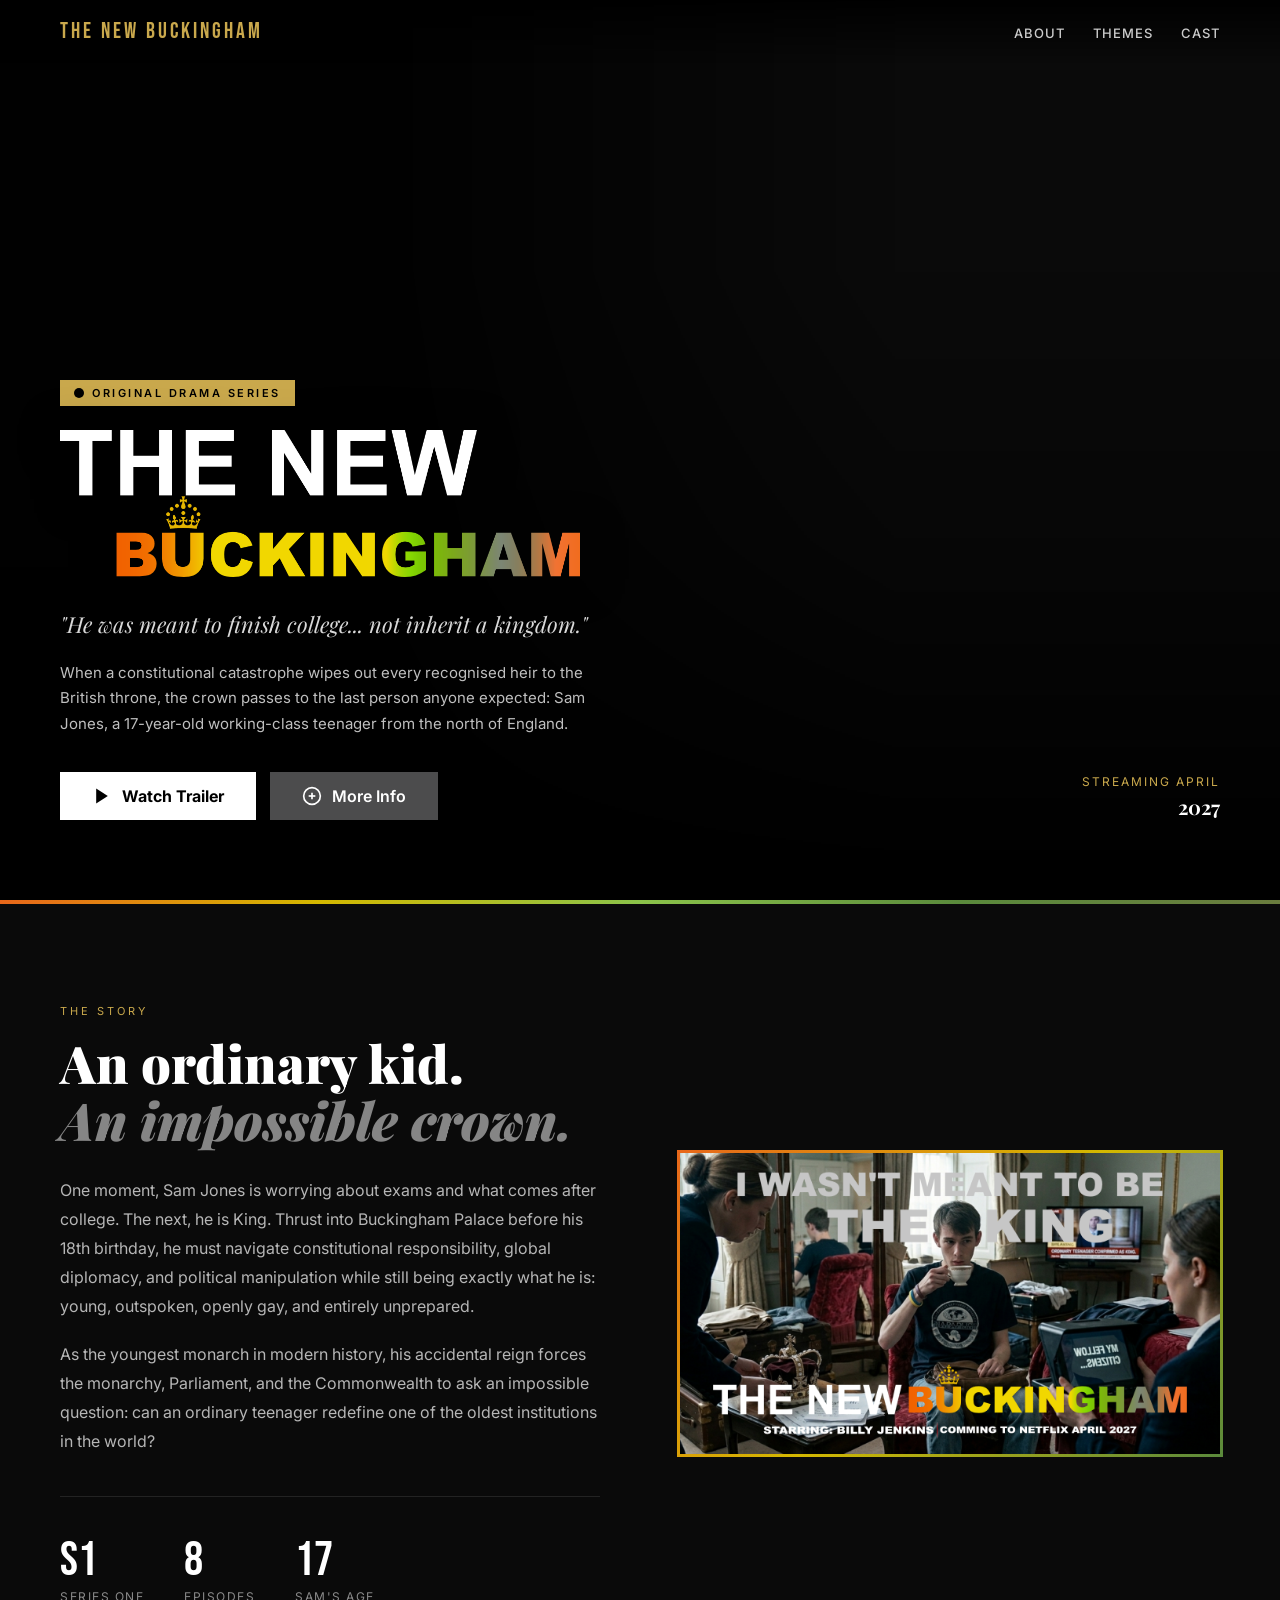
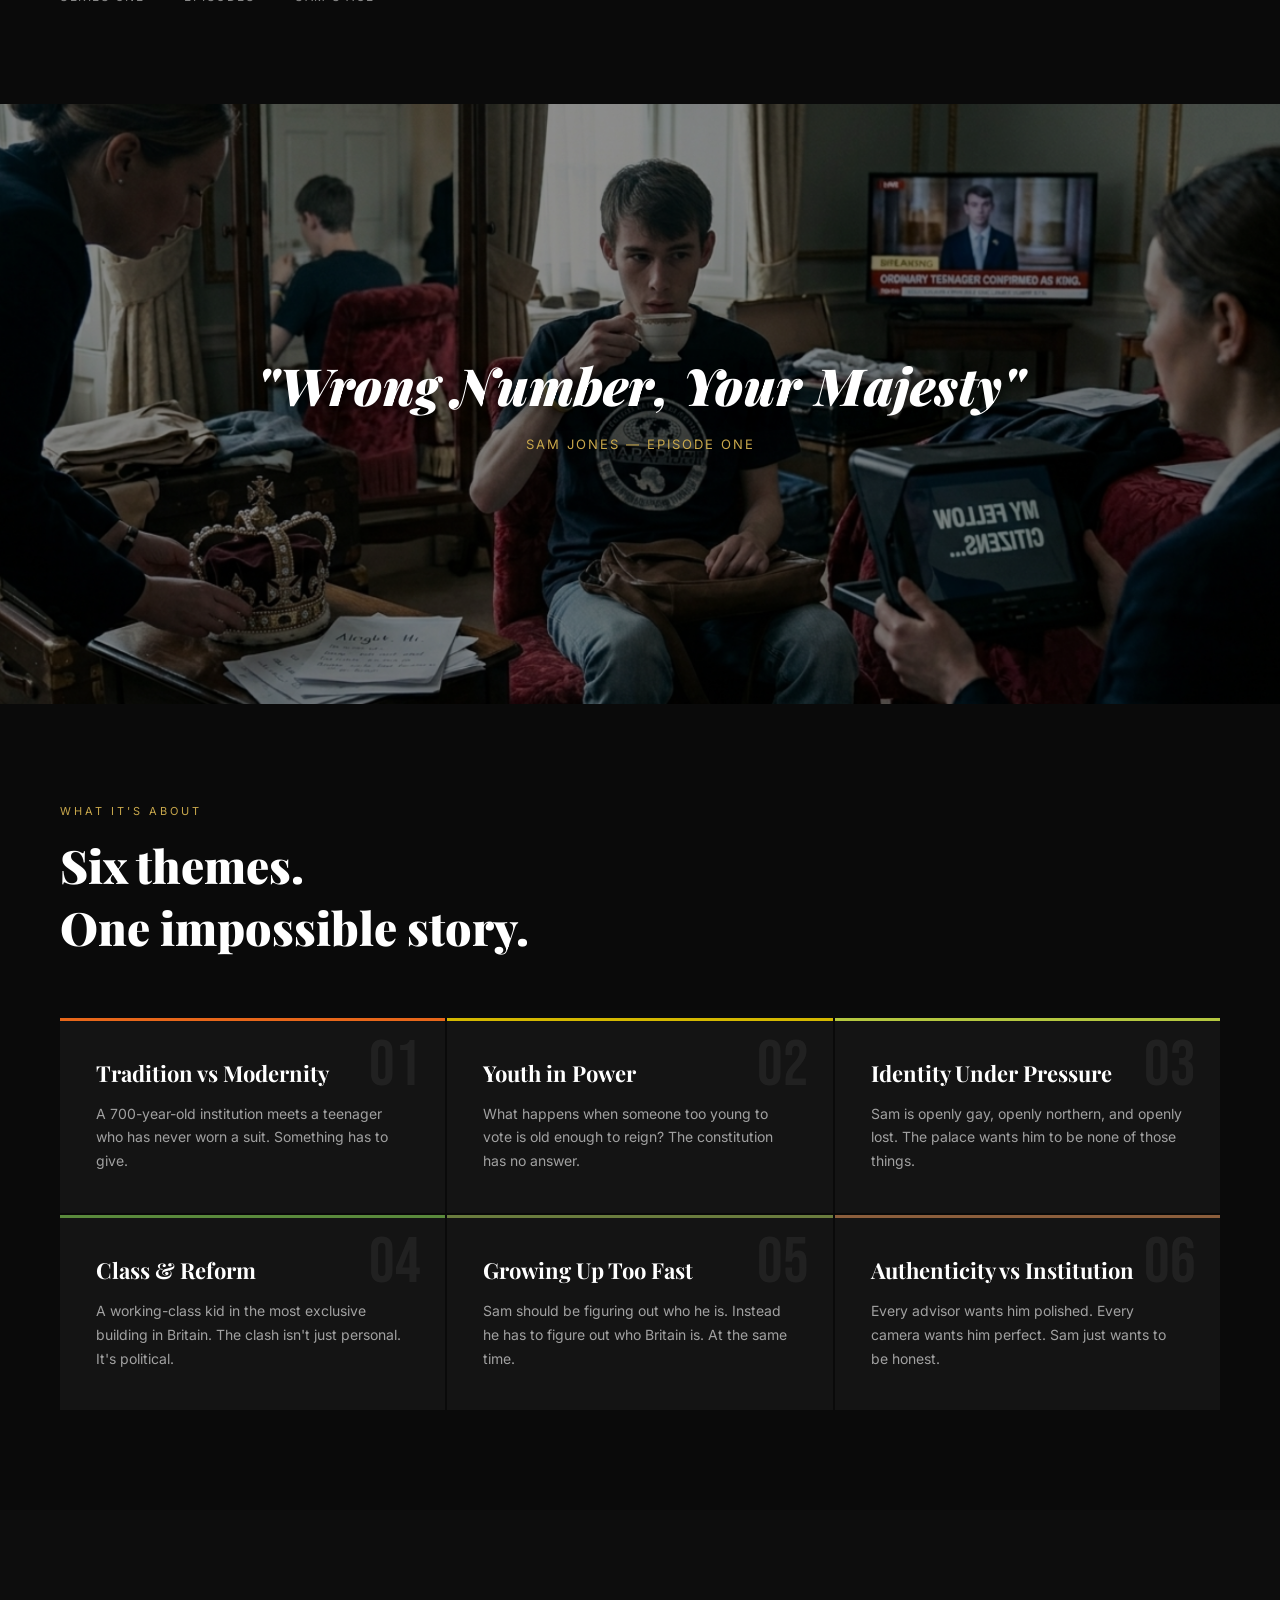
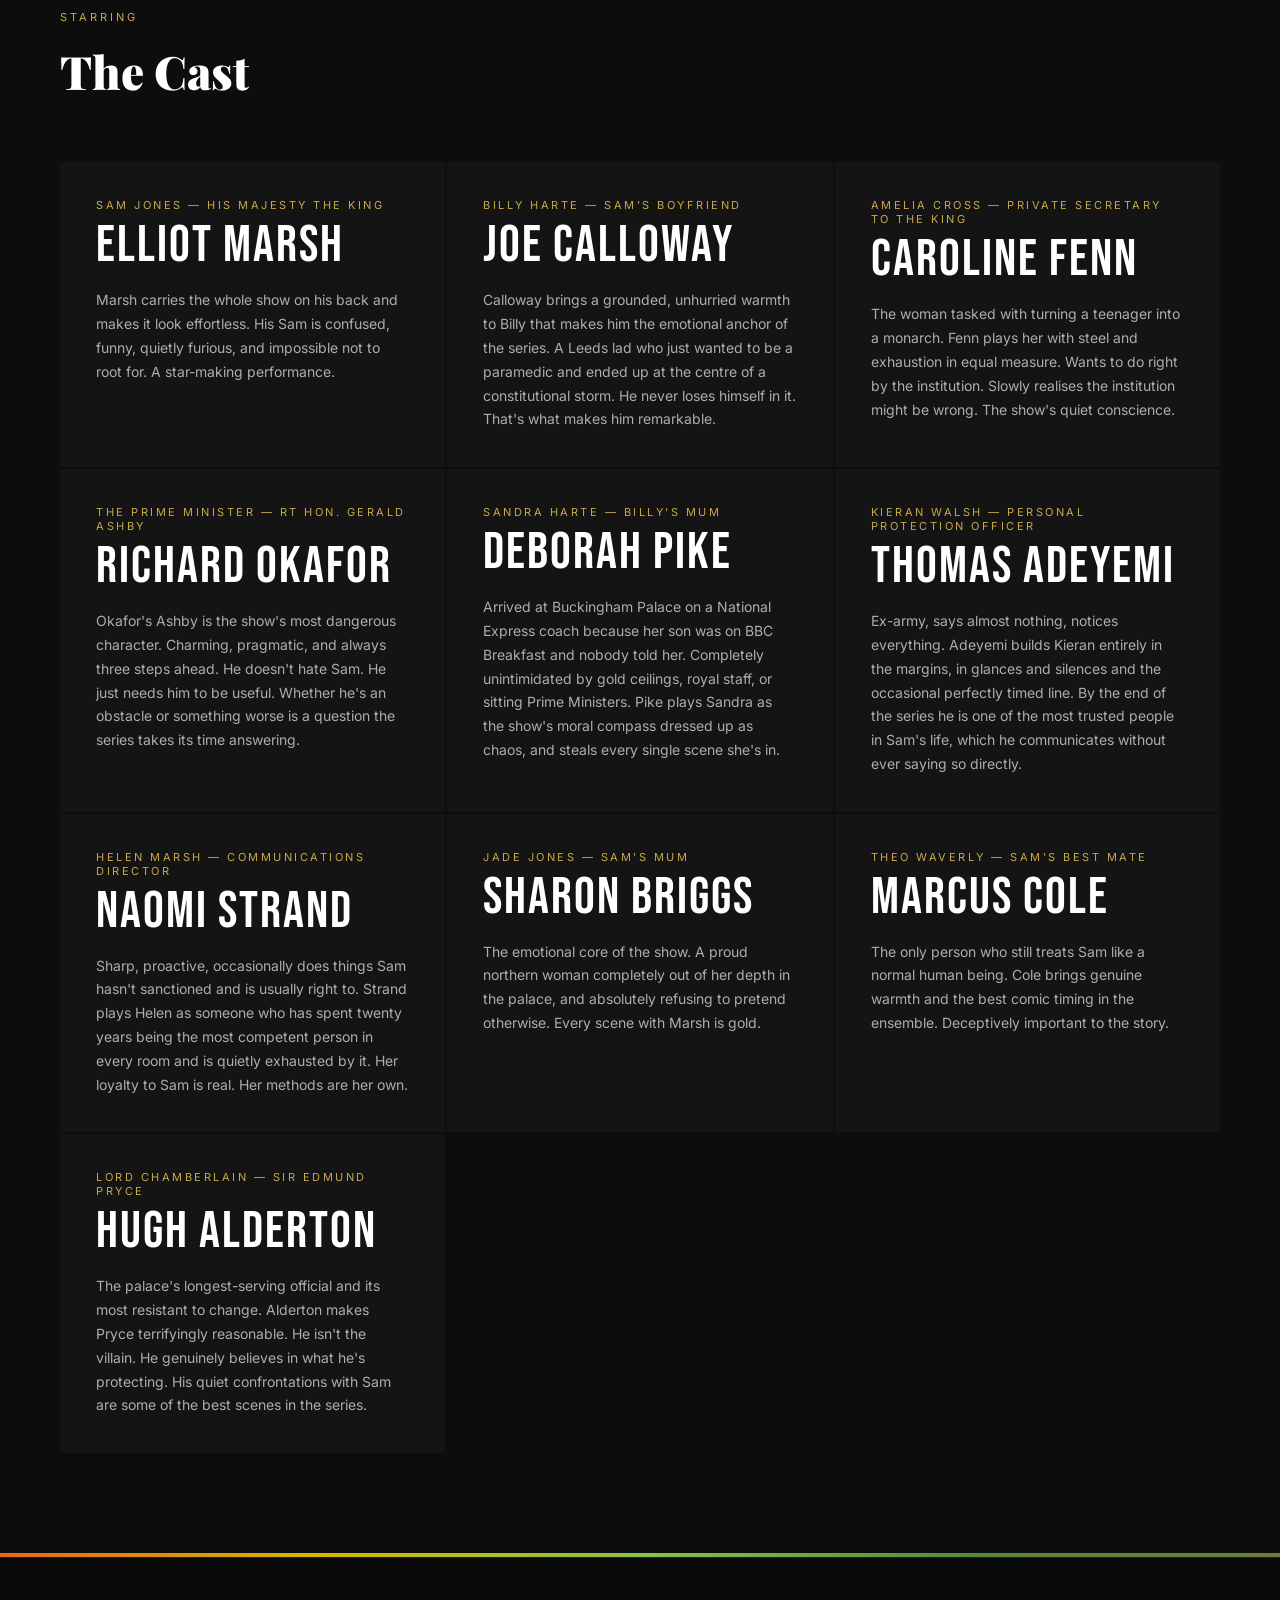
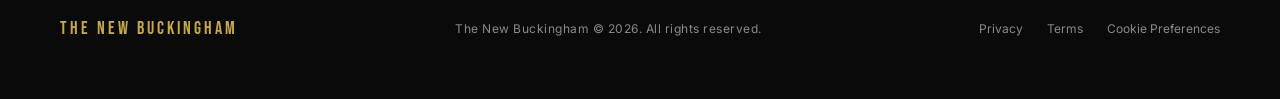
==== commit c6456571: "Cast Update" ====
--- a/index.html
+++ b/index.html
@@ -162,41 +162,66 @@
     <h2 class="cast-heading">The Cast</h2>
     <div class="cast-grid">
 
-      <div class="cast-card">
+           <div class="cast-card">
         <p class="cast-role">Sam Jones &mdash; His Majesty The King</p>
         <p class="cast-name">Elliot Marsh</p>
         <p class="cast-desc">Marsh carries the whole show on his back and makes it look effortless. His Sam is confused, funny, quietly furious, and impossible not to root for. A star-making performance.</p>
       </div>
-
-      <div class="cast-card">
-        <p class="cast-role">Diana Holt &mdash; Private Secretary to the King</p>
+ 
+      <div class="cast-card">
+        <p class="cast-role">Billy Harte &mdash; Sam's Boyfriend</p>
+        <p class="cast-name">Joe Calloway</p>
+        <p class="cast-desc">Calloway brings a grounded, unhurried warmth to Billy that makes him the emotional anchor of the series. A Leeds lad who just wanted to be a paramedic and ended up at the centre of a constitutional storm. He never loses himself in it. That's what makes him remarkable.</p>
+      </div>
+ 
+      <div class="cast-card">
+        <p class="cast-role">Amelia Cross &mdash; Private Secretary to the King</p>
         <p class="cast-name">Caroline Fenn</p>
-        <p class="cast-desc">The woman tasked with turning a teenager into a monarch. Fenn plays her with steel and exhaustion in equal measure. Wants to do right by the institution. Slowly realises the institution might be wrong.</p>
-      </div>
-
+        <p class="cast-desc">The woman tasked with turning a teenager into a monarch. Fenn plays her with steel and exhaustion in equal measure. Wants to do right by the institution. Slowly realises the institution might be wrong. The show's quiet conscience.</p>
+      </div>
+ 
       <div class="cast-card">
         <p class="cast-role">The Prime Minister &mdash; Rt Hon. Gerald Ashby</p>
         <p class="cast-name">Richard Okafor</p>
-        <p class="cast-desc">Okafor's Ashby is the show's most dangerous character. Charming, pragmatic, and always three steps ahead. He doesn't hate Sam. He just needs him to be useful.</p>
-      </div>
-
+        <p class="cast-desc">Okafor's Ashby is the show's most dangerous character. Charming, pragmatic, and always three steps ahead. He doesn't hate Sam. He just needs him to be useful. Whether he's an obstacle or something worse is a question the series takes its time answering.</p>
+      </div>
+ 
+      <div class="cast-card">
+        <p class="cast-role">Sandra Harte &mdash; Billy's Mum</p>
+        <p class="cast-name">Deborah Pike</p>
+        <p class="cast-desc">Arrived at Buckingham Palace on a National Express coach because her son was on BBC Breakfast and nobody told her. Completely unintimidated by gold ceilings, royal staff, or sitting Prime Ministers. Pike plays Sandra as the show's moral compass dressed up as chaos, and steals every single scene she's in.</p>
+      </div>
+ 
+      <div class="cast-card">
+        <p class="cast-role">Kieran Walsh &mdash; Personal Protection Officer</p>
+        <p class="cast-name">Thomas Adeyemi</p>
+        <p class="cast-desc">Ex-army, says almost nothing, notices everything. Adeyemi builds Kieran entirely in the margins, in glances and silences and the occasional perfectly timed line. By the end of the series he is one of the most trusted people in Sam's life, which he communicates without ever saying so directly.</p>
+      </div>
+ 
+      <div class="cast-card">
+        <p class="cast-role">Helen Marsh &mdash; Communications Director</p>
+        <p class="cast-name">Naomi Strand</p>
+        <p class="cast-desc">Sharp, proactive, occasionally does things Sam hasn't sanctioned and is usually right to. Strand plays Helen as someone who has spent twenty years being the most competent person in every room and is quietly exhausted by it. Her loyalty to Sam is real. Her methods are her own.</p>
+      </div>
+ 
       <div class="cast-card">
         <p class="cast-role">Jade Jones &mdash; Sam's Mum</p>
         <p class="cast-name">Sharon Briggs</p>
         <p class="cast-desc">The emotional core of the show. A proud northern woman completely out of her depth in the palace, and absolutely refusing to pretend otherwise. Every scene with Marsh is gold.</p>
       </div>
-
+ 
       <div class="cast-card">
         <p class="cast-role">Theo Waverly &mdash; Sam's Best Mate</p>
         <p class="cast-name">Marcus Cole</p>
         <p class="cast-desc">The only person who still treats Sam like a normal human being. Cole brings genuine warmth and the best comic timing in the ensemble. Deceptively important to the story.</p>
       </div>
-
+ 
       <div class="cast-card">
         <p class="cast-role">Lord Chamberlain &mdash; Sir Edmund Pryce</p>
         <p class="cast-name">Hugh Alderton</p>
-        <p class="cast-desc">The palace's longest-serving official and its most resistant to change. Alderton makes Pryce terrifyingly reasonable. He isn't the villain. He genuinely believes in what he's protecting.</p>
-      </div>
+        <p class="cast-desc">The palace's longest-serving official and its most resistant to change. Alderton makes Pryce terrifyingly reasonable. He isn't the villain. He genuinely believes in what he's protecting. His quiet confrontations with Sam are some of the best scenes in the series.</p>
+      </div>
+
 
     </div>
   </div>
--- a/s/responsive.css
+++ b/s/responsive.css
@@ -141,4 +141,130 @@
   .hero-bg {
     height: 120%; /* Ensure coverage */
   }
+}
+
+/* ── RESPONSIVE OVERRIDES (Comprehensive) ── */
+
+/* 1. Navigation & Header */
+@media (max-width: 900px) {
+  nav { 
+    padding: 15px 24px; 
+  }
+  .nav-links { 
+    display: none; /* Hide for mobile hamburger or drawer */
+  }
+  .hero-logo { 
+    width: 320px; 
+  }
+}
+
+/* 2. Legal Page & Content Widths */
+@media (max-width: 900px) {
+  .legal-page { 
+    padding: 120px 24px 80px; 
+  }
+  .legal-title { 
+    font-size: 36px; 
+    line-height: 1.2;
+  }
+  .legal-highlight {
+    padding: 16px;
+    font-size: 14px;
+  }
+}
+
+/* 3. Cookie Tables (Critical for Mobile) */
+@media (max-width: 600px) {
+  .cookie-table {
+    display: block;
+    overflow-x: auto; /* Allow horizontal swipe for tables on small phones */
+    -webkit-overflow-scrolling: touch;
+  }
+  
+  .cookie-table th, 
+  .cookie-table td {
+    min-width: 120px; /* Prevents text from being squashed too thin */
+    padding: 10px;
+    font-size: 13px;
+  }
+
+  .badge-essential, 
+  .badge-analytics, 
+  .badge-functional {
+    font-size: 9px;
+    padding: 2px 6px;
+  }
+}
+
+/* 4. 404 Glitch Page Responsive */
+@media (max-width: 600px) {
+  .code {
+    font-size: 80px; /* Shrink large "404" text so it doesn't overflow */
+    letter-spacing: 2px;
+  }
+  
+  .title {
+    font-size: 24px;
+  }
+  
+  .text {
+    font-size: 14px;
+    padding: 0 10px;
+  }
+
+  .wrap {
+    padding: 20px;
+  }
+
+  /* Disable heavy animations on low-power mobile devices for better battery/perf */
+  body::after {
+    opacity: 0.02; /* Reduce static overlay intensity */
+  }
+}
+
+/* 5. Grids & Footer */
+@media (max-width: 900px) {
+  .about { 
+    grid-template-columns: 1fr; 
+    padding: 60px 24px; 
+    gap: 40px; 
+  }
+  
+  .themes-grid, 
+  .cast-grid { 
+    grid-template-columns: 1fr; 
+  }
+
+  .site-footer { 
+    padding: 40px 24px; 
+    flex-direction: column; 
+    align-items: flex-start; 
+    gap: 30px;
+  }
+
+  .footer-links {
+    flex-direction: column;
+    gap: 12px;
+  }
+}
+
+/* 6. Touch Targets */
+@media (pointer: coarse) {
+  .btn, 
+  .btn-primary, 
+  .btn-secondary {
+    min-height: 48px; /* Easier to tap with fingers */
+  }
+  
+  .nav-links a, 
+  .legal-section a {
+    padding: 5px 0; /* Increase clickable area */
+  }
+}
+
+/* 7. High-Resolution Screen Cap */
+@media (min-width: 1600px) {
+  .legal-page {
+    max-width: 1000px; /* Allow a bit more width on ultra-wide monitors */
+  }
 }
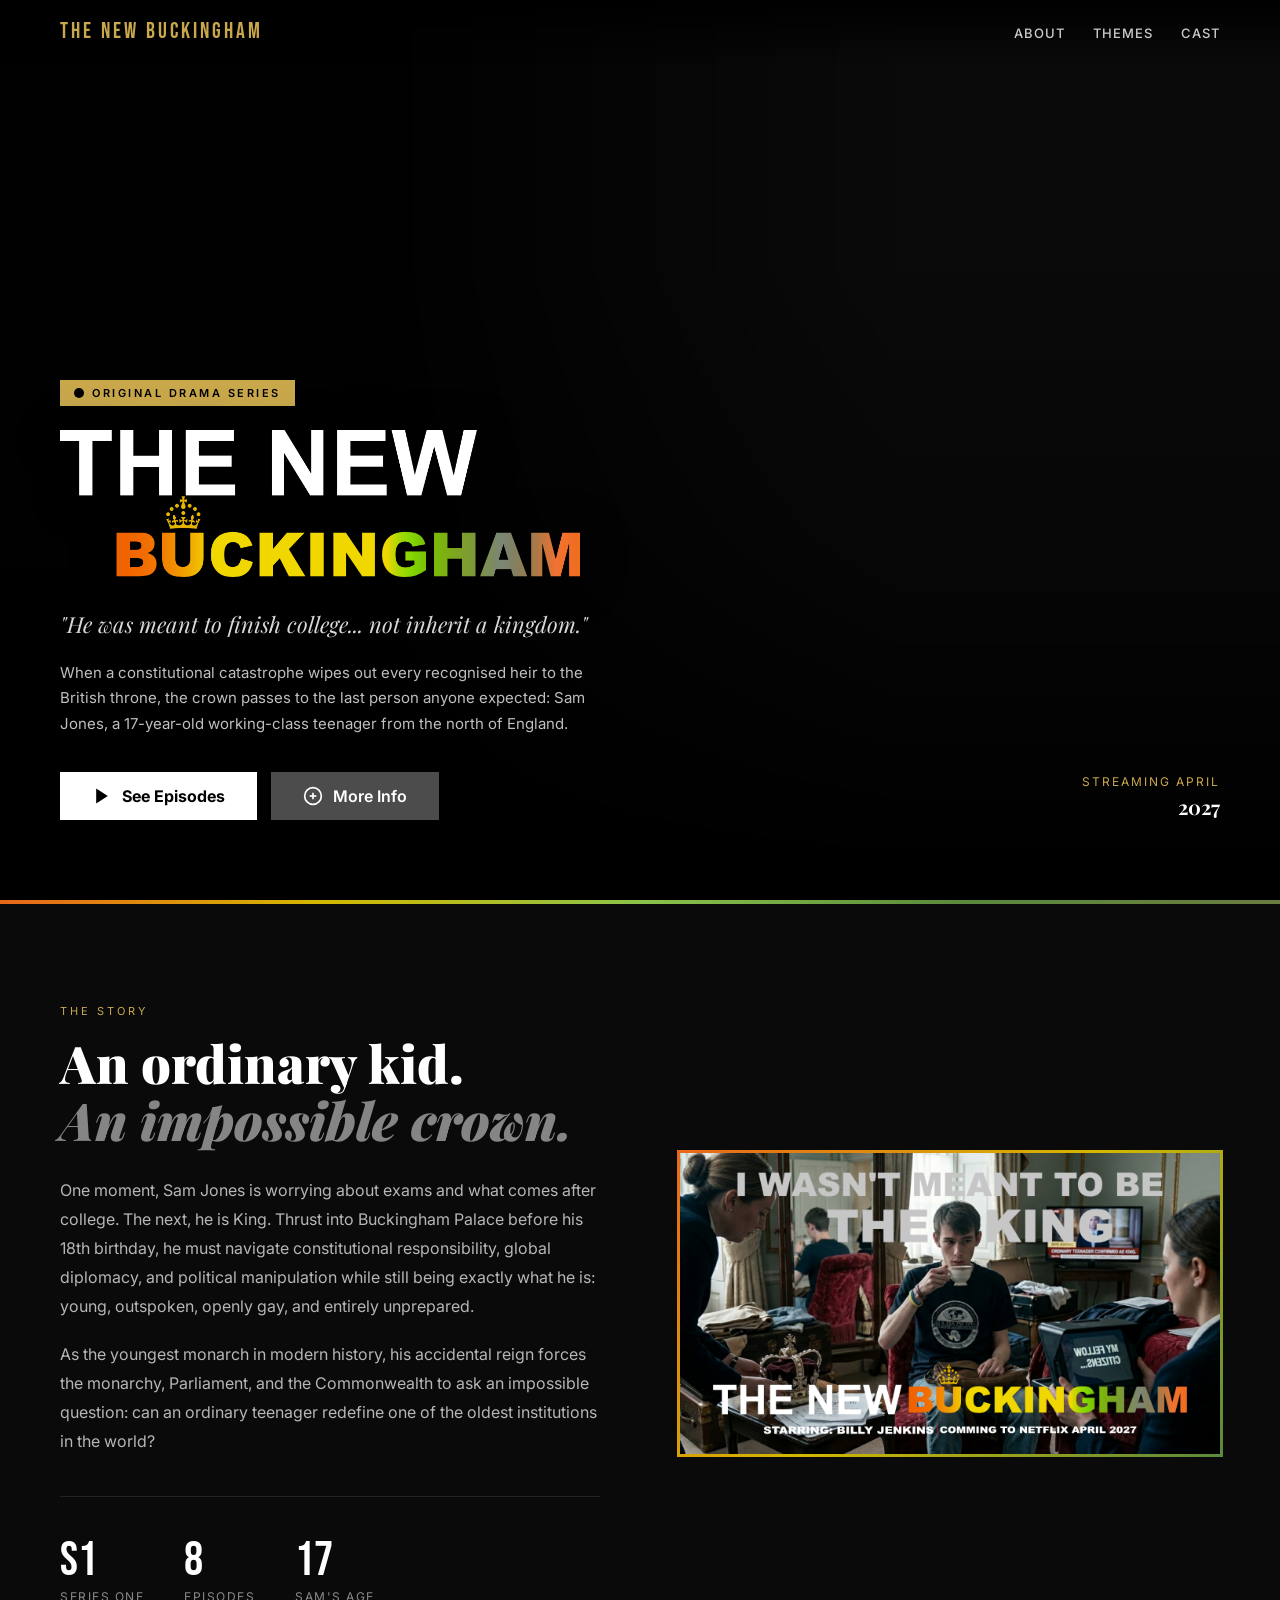
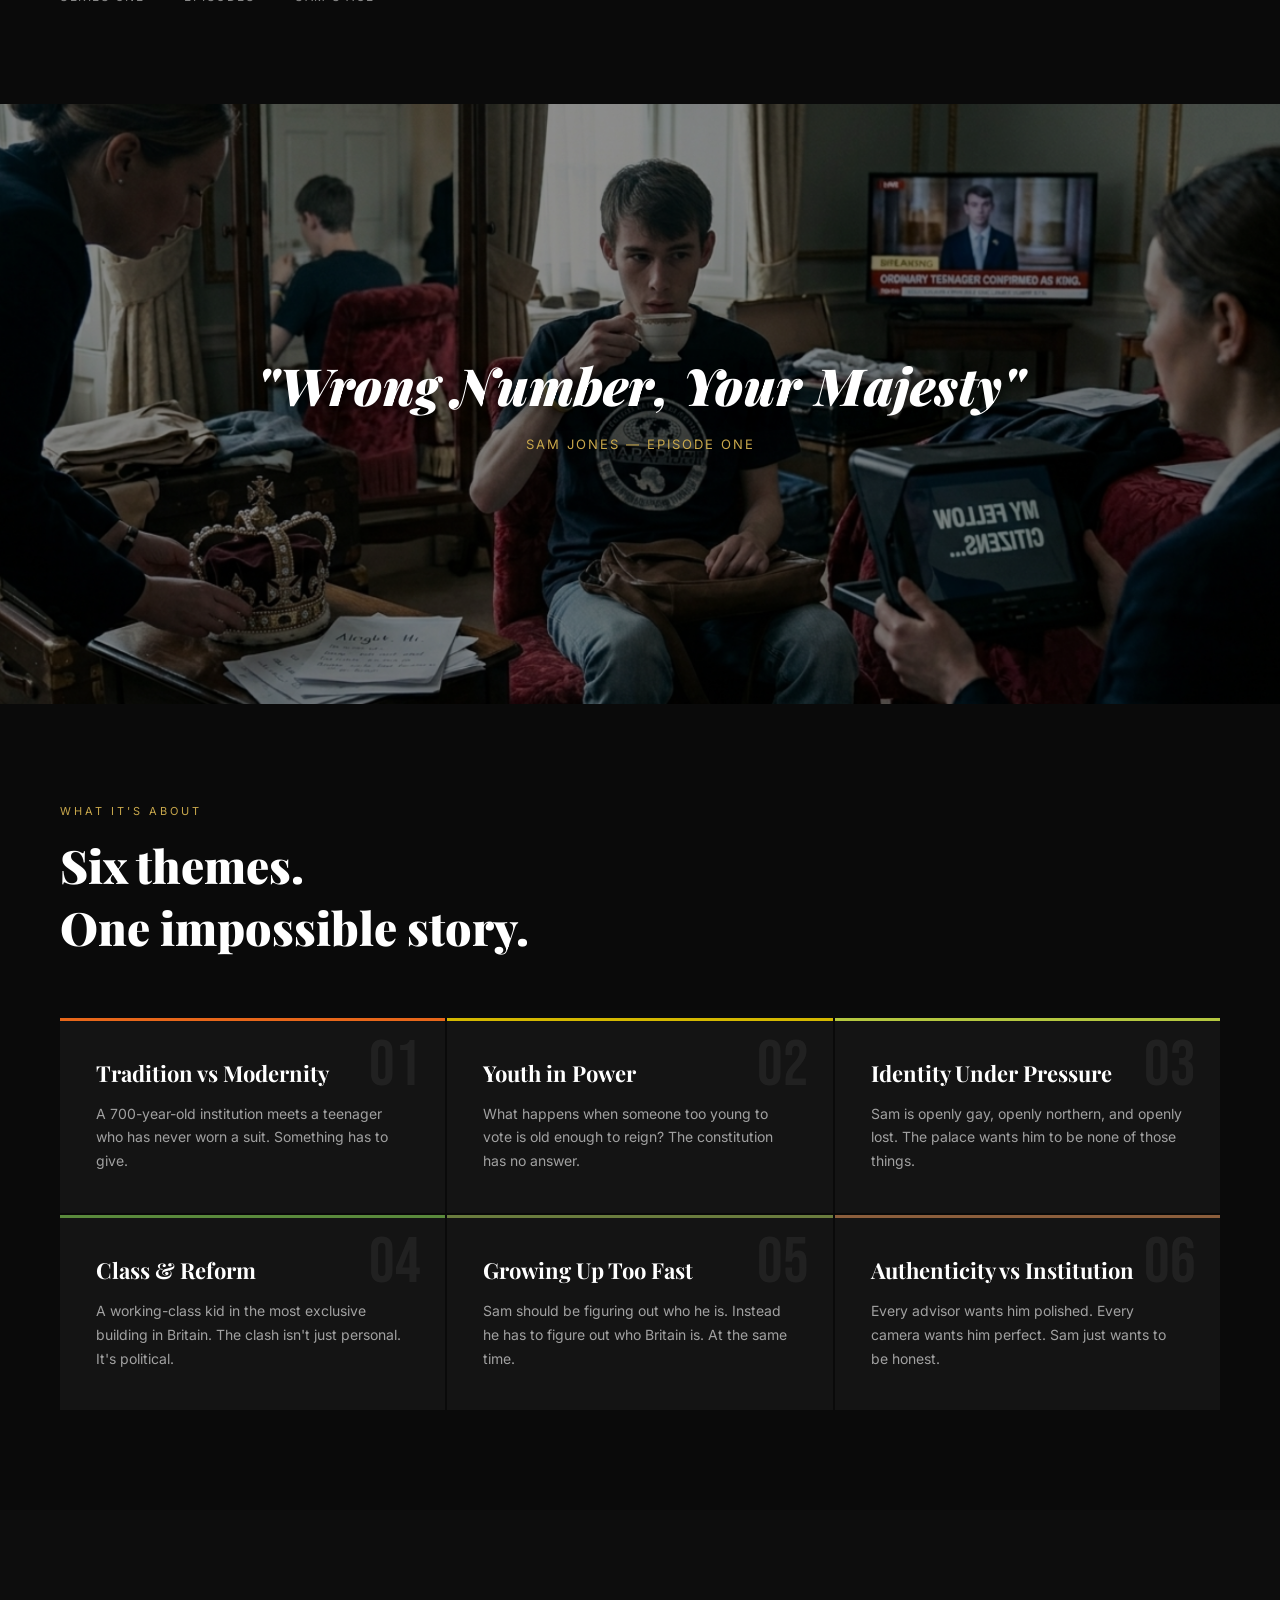
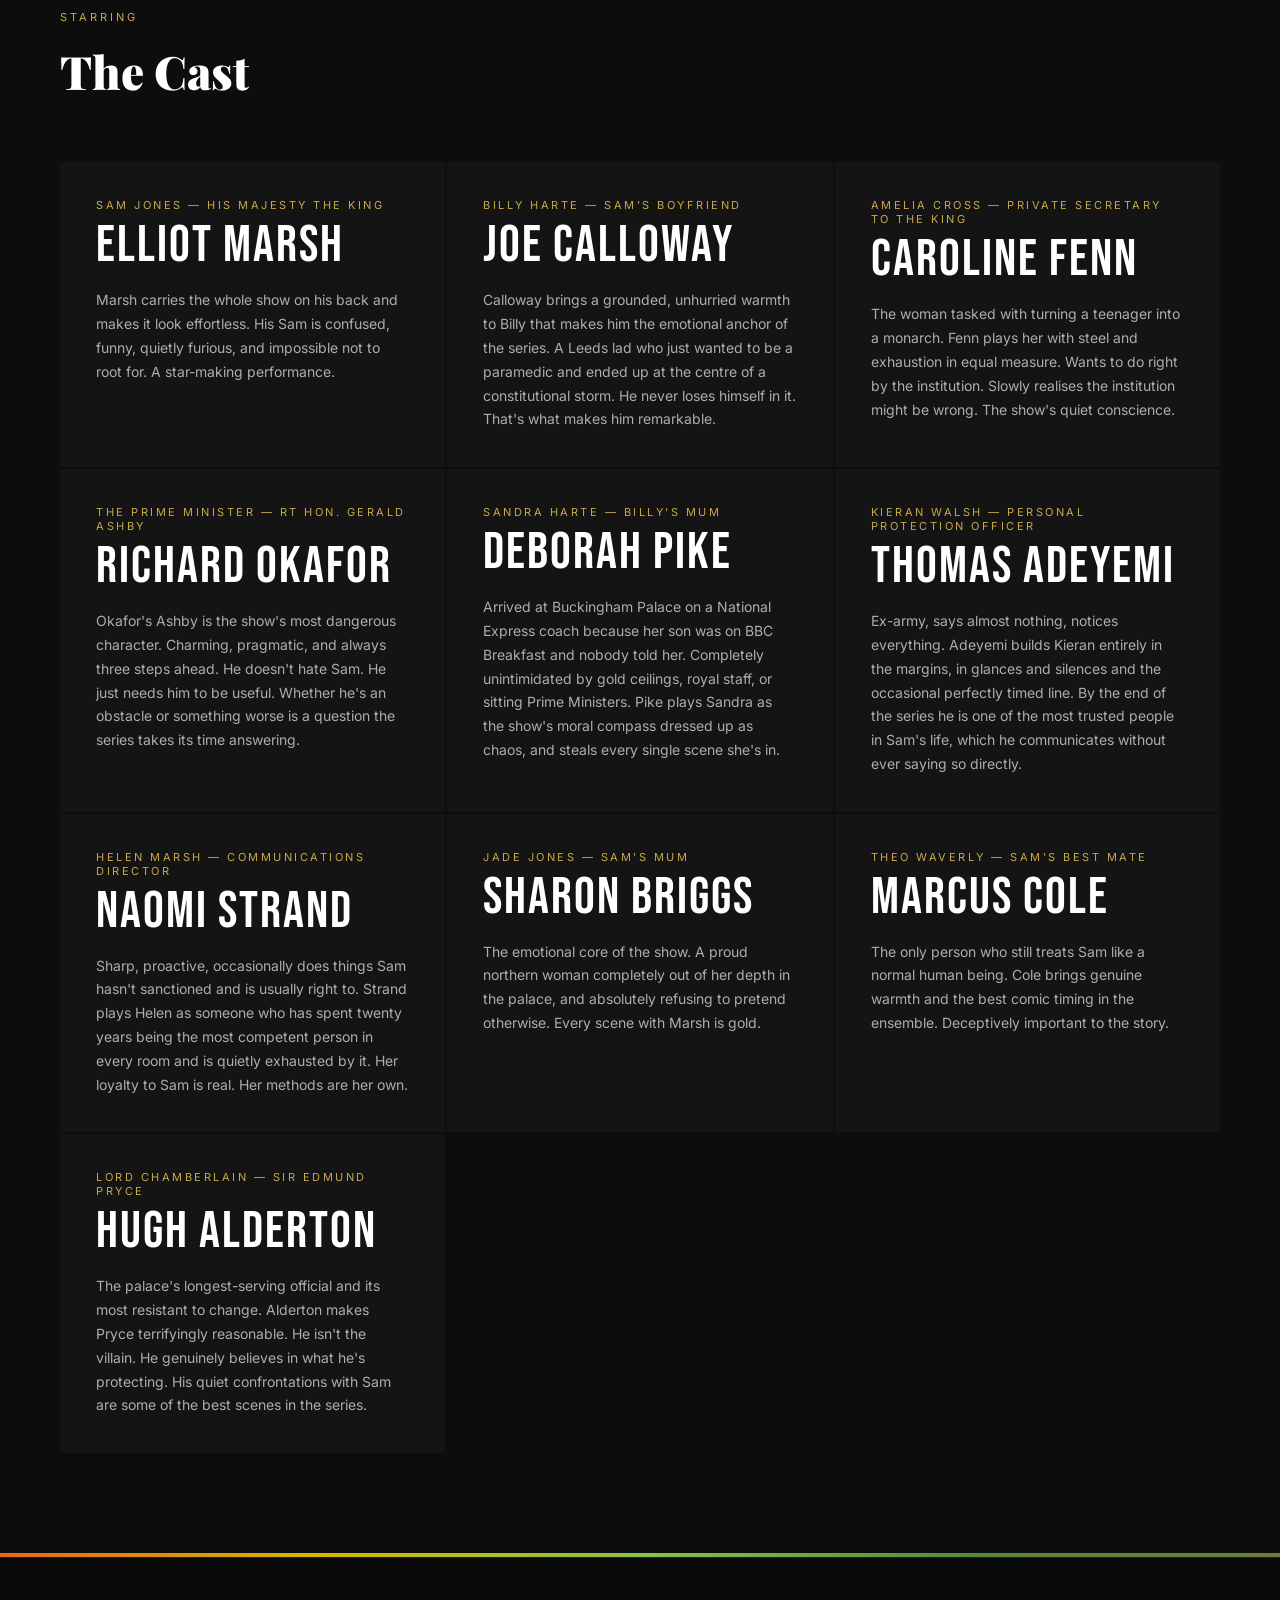
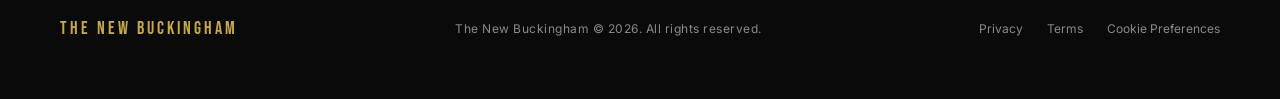
==== commit 8871451f: "episodes" ====
--- a/index.html
+++ b/index.html
@@ -60,9 +60,9 @@
     <p class="hero-tagline">"He was meant to finish college... not inherit a kingdom."</p>
     <p class="hero-synopsis">When a constitutional catastrophe wipes out every recognised heir to the British throne, the crown passes to the last person anyone expected: Sam Jones, a 17-year-old working-class teenager from the north of England.</p>
     <div class="hero-cta">
-      <a href="#" class="btn-primary">
+      <a href="/episodes/index.html" class="btn-primary">
         <svg width="20" height="20" viewBox="0 0 24 24" fill="black"><polygon points="5,3 19,12 5,21"/></svg>
-        Watch Trailer
+        See Episodes
       </a>
       <a href="#about" class="btn-secondary">
         <svg width="20" height="20" viewBox="0 0 24 24" fill="none" stroke="white" stroke-width="2"><circle cx="12" cy="12" r="10"/><line x1="12" y1="8" x2="12" y2="16"/><line x1="8" y1="12" x2="16" y2="12"/></svg>
